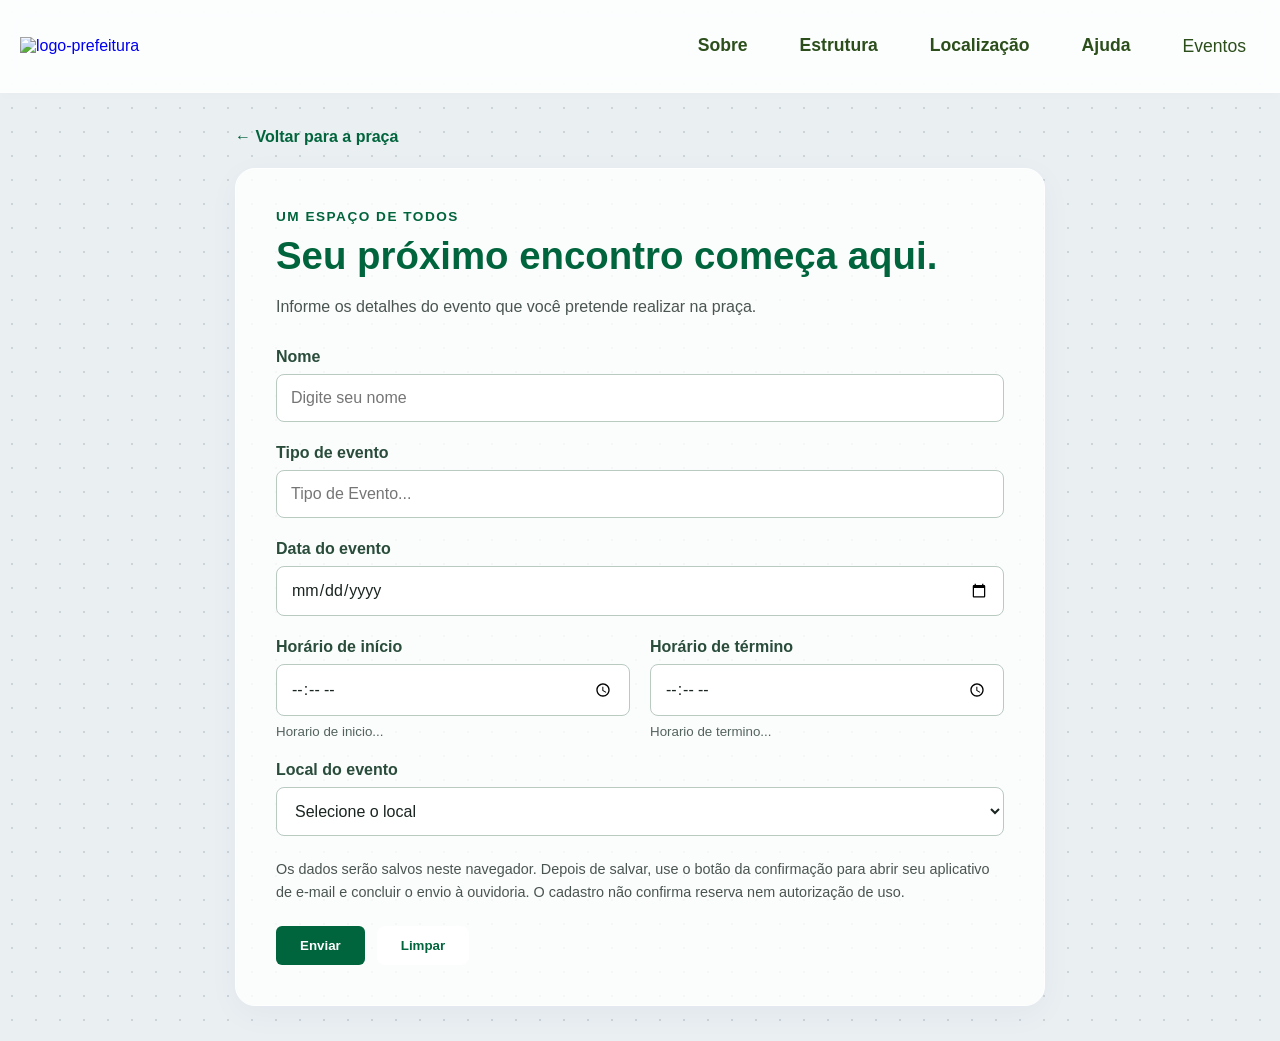
==== formulario.html @ b000b5f2 "Add files via upload" ====
<!DOCTYPE html>
<html lang="pt-BR">
<head><meta charset="UTF-8"><meta name="viewport" content="width=device-width, initial-scale=1.0"><title>Cadastre seu evento | Praça Américo Ferreira de Abreu</title><link rel="stylesheet" href="style.css"></head>
<body>        <nav class="nav-bar">
            <a href="index.html" class="nav-logo-link">
                <li><img src="./assets/logo-prefeitura.png" alt="logo-prefeitura" class="img-prefeitura-logo"></li>
            </a>
            <ul class="list-nav list-escondido" id="menu-lateral">
                <a href="index.html#sobre">
                    <li>Sobre</li>
                </a>
                <a href="index.html#estrutura">
                    <li>Estrutura</li>
                </a>
                <a href="index.html#onde-fica">
                    <li>Localização</li>
                </a>
                <a href="index.html#contato">
                    <li>Ajuda</li>
                </a>
                <li><a href="formulario.html">Eventos</a></li>
            </ul>
            <button class="btn-nav" id="botao-menu">
                <svg xmlns="http://w3.org" viewBox="0 0 24 24" width="50" height="50" fill="none" stroke="currentColor"
                    stroke-width="2" stroke-linecap="round" stroke-linejoin="round">
                    <line x1="3" y1="12" x2="21" y2="12"></line>
                    <line x1="3" y1="6" x2="21" y2="6"></line>
                    <line x1="3" y1="18" x2="21" y2="18"></line>
                </svg>
            </button>
        </nav>
<main class="formulario-main">
    <a class="voltar" href="index.html#eventos">← Voltar para a praça</a>
    <section class="formulario-card" aria-labelledby="titulo-formulario">
        <p class="p-localizacao">UM ESPAÇO DE TODOS</p>
        <h1 id="titulo-formulario">Seu próximo encontro começa aqui.</h1>
        <p class="formulario-intro">Informe os detalhes do evento que você pretende realizar na praça.</p>
        <form id="form-evento">
            <div class="campo"><label for="nome">Nome</label><input id="nome" name="nome" type="text" placeholder="Digite seu nome" maxlength="50" autocomplete="name" required></div>
            <div class="campo"><label for="tipo">Tipo de evento</label><input id="tipo" name="tipo" type="text" placeholder="Tipo de Evento..." maxlength="150" required></div>
            <div class="campo"><label for="data">Data do evento</label><input id="data" name="data" type="date" required></div>
            <div class="horarios">
                <div class="campo"><label for="inicio">Horário de início</label><input id="inicio" name="inicio" type="time" placeholder="Horario de inicio..." aria-describedby="inicio-ajuda" required><small id="inicio-ajuda">Horario de inicio...</small></div>
                <div class="campo"><label for="termino">Horário de término</label><input id="termino" name="termino" type="time" placeholder="Horario de termino..." aria-describedby="termino-ajuda" required><small id="termino-ajuda">Horario de termino...</small></div>
            </div>
            <div class="campo"><label for="local">Local do evento</label><select id="local" name="local" required><option value="">Selecione o local</option><option>Quadra</option><option>Estadio</option><option>Palco</option><option>Outros</option></select></div>
            <div class="campo" id="campo-outro" hidden><label for="outro">Qual local?</label><input id="outro" name="outro" type="text" placeholder="Informe o local do evento" maxlength="150" disabled></div>
            <p class="formulario-nota">Os dados serão salvos neste navegador. Depois de salvar, use o botão da confirmação para abrir seu aplicativo de e-mail e concluir o envio à ouvidoria. O cadastro não confirma reserva nem autorização de uso.</p>
            <p id="form-erro" role="alert"></p>
            <div class="form-acoes"><button class="saiba-mais" type="submit" id="enviar">Enviar</button><button class="btn" type="reset">Limpar</button></div>
        </form>
    </section>
</main>
<dialog id="confirmacao" aria-labelledby="confirmacao-titulo">
    <div class="confirmacao-conteudo"><svg width="64" height="64" viewBox="0 0 64 64" fill="none" aria-hidden="true"><circle cx="32" cy="32" r="29" stroke="currentColor" stroke-width="3"/><path d="m18 32 9 9 20-21" stroke="currentColor" stroke-width="4" stroke-linecap="round" stroke-linejoin="round"/></svg><h2 id="confirmacao-titulo"></h2><p id="confirmacao-texto"></p><a id="abrir-email" class="saiba-mais" hidden>Preparar e-mail para a Prefeitura</a><button type="button" id="fechar-confirmacao" class="btn">Fechar</button></div>
</dialog>
<script src="script.js"></script><script src="eventos.js"></script>
</body></html>
---- style.css ----
* {
    margin: 0;
    padding: 0;
    box-sizing: border-box;
    border: none;
    list-style: none;
    text-decoration: none;
}

body {
    font-family: 'Segoe UI', Roboto, Helvetica, Arial, sans-serif;
    background-color: #eaeff2;
    background-image: radial-gradient(#cbd4d9 1px, transparent 1px);
    background-size: 24px 24px;
    color: #1a2421;
    overflow-x: hidden;
    scroll-behavior: smooth;
}

.container {
    width: 100%;
    max-width: 1200px;
    margin: 0 auto;
    padding: 0 20px;
}

.line {
    width: 100%;
    height: 1px;
    background-color: rgba(28, 38, 34, 0.08);
    margin: 40px 0;
}

/* ==========================================================
   Menu Superior (Navbar)
   ========================================================== */
.nav-bar {
    display: flex;
    flex-direction: row;
    justify-content: space-between;
    padding: 15px 20px;
    align-items: center;
    background-color: rgba(255, 255, 255, 0.85);
    backdrop-filter: blur(10px);
    -webkit-backdrop-filter: blur(10px);
    border-bottom: 1px solid rgba(255, 255, 255, 0.4);
    box-shadow: 0 4px 10px rgba(0, 0, 0, 0.01);
    position: sticky;
    top: 0;
    z-index: 100;
}

.nav-logo-link {
    display: flex;
    align-items: center;
}

.img-prefeitura-logo {
    width: 165px;
    height: auto;
    display: block;
    transition: transform 0.2s ease;
}

.img-prefeitura-logo:hover {
    transform: scale(1.03);
}

.list-nav {
    position: fixed;
    top: 0px;
    right: 0;
    display: flex;
    flex-direction: column;
    width: min(200px, 100vw);
    height: 100vh;
    padding: 20px;
    box-sizing: border-box;
    z-index: 1000;
    background: transparent;
    z-index: 10;
    gap: 20px;
}

.list-escondido {
    display: none;
}

.list-nav a {
    color: #2b4e1b;
    width: 100%;
    padding: 10px 0;
    font-size: 1.1rem;
    font-weight: 500;
    border-bottom: 1px solid rgba(255, 255, 255, 0.2);
    cursor: pointer;
    transition: 0.2s;
}

.list-nav a:hover {
    color: #ffffff;
}

.btn-nav {
    background-color: transparent;
    width: 50px;
    height: 50px;
    cursor: pointer;
    color: #1c2622;
}

/* ==========================================================
   Seção Banner (Hero)
   ========================================================== */
.banner {
    background-image: linear-gradient(rgba(0, 80, 50, 0.4), rgba(0, 60, 40, 0.5)), url(./assets/img-banner.jpg);
    background-size: cover;
    background-position: center;
    background-repeat: no-repeat;
    padding: 70px 40px;
    display: flex;
    flex-direction: column;
    align-items: start;
    gap: 20px;
    min-height: 320px;
    justify-content: center;
}

#p-banner {
    font-size: 12px;
    font-weight: 700;
    color: #ffffff;
    letter-spacing: 2px;
}

.banner h1,
.banner h3 {
    color: #ffffff;
    text-shadow: 0 2px 4px rgba(0, 0, 0, 0.15);
}

.banner h1 {
    font-size: 2.5rem;
}

.title-banner strong {
    color: #fff;
    font-weight: 800;
}

.banner h3 {
    font-size: 1.1rem;
    font-weight: 400;
    max-width: 600px;
    opacity: 0.9;
}

.conteiner-btn {
    display: flex;
    gap: 15px;
    margin-top: 10px;
}

.btn {
    padding: 12px 24px;
    font-weight: 600;
    border-radius: 8px;
    cursor: pointer;
    transition: all 0.2s;
    background-color: #ffffff;
    color: #00643c;
}

.btn.history {
    background-color: #00643c;
    color: #ffffff;
    border: 1px solid rgba(255, 255, 255, 0.2);
}

.btn:hover {
    transform: translateY(-2px);
    box-shadow: 0 4px 12px rgba(0, 0, 0, 0.1);
}

/* ==========================================================
   Seção Sobre a Praça - EFEITO VIDRO TRANSPARENTE
   ========================================================== */
.sobre {
    display: flex;
    flex-direction: row;
    align-items: center;
    justify-content: space-between;
    gap: 40px;
    padding: 50px 30px;
    max-width: 1200px;
    margin: 30px auto;

    /* Efeito de Vidro Fosco Semitransparente (Glassmorphism) */
    background-color: rgba(255, 255, 255, 0.65);
    backdrop-filter: blur(10px);
    -webkit-backdrop-filter: blur(10px);
    border: 1px solid rgba(255, 255, 255, 0.6);
    border-radius: 20px;
    box-shadow: 0 8px 32px rgba(31, 38, 135, 0.04);
}

.conteiner-paragrafo {
    flex: 1;
}

.sobre h2 {
    font-size: 2rem;
    color: #00643c;
    margin-bottom: 20px;
}

.sobre p {
    font-size: 1.1rem;
    line-height: 1.6;
    color: #3b4542;
    margin-bottom: 24px;
}

.saiba-mais {
    background-color: #00643c;
    color: white;
    padding: 12px 24px;
    border-radius: 6px;
    font-weight: 600;
    cursor: pointer;
    transition: background 0.2s;
}

.saiba-mais:hover {
    background-color: #004d2e;
}

.conteiner-img-praca {
    flex: 1;
    display: flex;
    justify-content: center;
}

#img-praca {
    width: 100%;
    max-width: 450px;
    height: auto;
    border-radius: 14px;
    box-shadow: 0 8px 24px rgba(0, 0, 0, 0.05);
}

/* ==========================================================
   Seção Localização (ARRUMADO: Design Limpo e Seguro para Rede Local)
   ========================================================== */
.localizacao {
    padding: 40px 20px;
    max-width: 1200px;
    margin: 0 auto;
    text-align: center;
}

.p-localizacao,
.p-ajuda {
    font-size: 0.85rem;
    font-weight: 700;
    color: #00643c;
    letter-spacing: 1.5px;
    margin-bottom: 8px;
}

.localizacao h2,
.ajuda h2 {
    font-size: 2rem;
    color: #1c2622;
    margin-bottom: 30px;
}

/* Moldura híbrida simulando um mapa vetorial translúcido */
.conteiner-localizacao-mapa-seguro {
    width: 100%;
    height: 400px;
    border-radius: 20px;
    background-color: rgba(230, 237, 234, 0.4);
    backdrop-filter: blur(8px);
    -webkit-backdrop-filter: blur(8px);
    background-image: radial-gradient(#a3b5ae 1px, transparent 1px);
    background-size: 20px 20px;
    display: flex;
    align-items: center;
    justify-content: center;
    box-shadow: inset 0 4px 20px rgba(0, 0, 0, 0.01), 0 8px 32px rgba(0, 0, 0, 0.05);
    border: 1px solid rgba(255, 255, 255, 0.5);
    padding: 20px;
}

.mapa-overlay-content {
    background-color: rgba(255, 255, 255, 0.9);
    backdrop-filter: blur(5px);
    padding: 35px 25px;
    border-radius: 14px;
    box-shadow: 0 10px 25px rgba(0, 0, 0, 0.03);
    max-width: 480px;
    border: 1px solid rgba(255, 255, 255, 0.6);
    display: flex;
    flex-direction: column;
    align-items: center;
    gap: 12px;
}

.mapa-icone-pin {
    animation: bounce 2s infinite;
}

@keyframes bounce {

    0%,
    100% {
        transform: translateY(0);
    }

    50% {
        transform: translateY(-8px);
    }
}

.mapa-overlay-content h3 {
    font-size: 1.3rem;
    color: #00643c;
    font-weight: 700;
}

.mapa-overlay-content p {
    font-size: 0.95rem;
    color: #4a5551;
    line-height: 1.5;
    text-align: center;
}

.btn-abrir-mapa-real {
    background-color: #00643c;
    color: #ffffff;
    padding: 12px 24px;
    border-radius: 8px;
    font-weight: 600;
    font-size: 0.95rem;
    display: inline-flex;
    align-items: center;
    gap: 8px;
    transition: all 0.2s ease;
    cursor: pointer;
    margin-top: 5px;
}

.btn-abrir-mapa-real:hover {
    background-color: #004d2e;
    transform: translateY(-2px);
}

/* ==========================================================
   Seção Ajuda (Contatos)
   ========================================================== */
.ajuda {
    padding: 60px 20px;
    max-width: 800px;
    margin: 40px auto;
    text-align: center;
    background-color: rgba(255, 255, 255, 0.65);
    backdrop-filter: blur(10px);
    -webkit-backdrop-filter: blur(10px);
    border: 1px solid rgba(255, 255, 255, 0.6);
    border-radius: 20px;
    box-shadow: 0 8px 32px rgba(31, 38, 135, 0.04);
}

.ajuda p {
    font-size: 1.1rem;
    margin-bottom: 24px;
    color: #4a5551;
}

.ajuda button {
    background-color: #ffffff;
    color: #00643c;
    border: 1px solid rgba(0, 100, 60, 0.15);
    padding: 14px 28px;
    border-radius: 8px;
    font-weight: 600;
    margin: 8px;
    cursor: pointer;
    transition: all 0.2s;
}

.ajuda button:hover {
    background-color: #00643c;
    color: #ffffff;
}

/* ==========================================================
   Rodapé (Footer)
   ========================================================== */
footer {
    background-color: #121a17;
    color: #ffffff;
    padding: 50px 20px 20px 20px;
    margin-top: 80px;
}

.p-footer {
    max-width: 1200px;
    margin: 0 auto;
    display: flex;
    flex-direction: column;
    gap: 15px;
    margin-bottom: 30px;
}

footer h2 {
    color: #def897;
    font-size: 1.6rem;
}

footer p {
    color: #92a39d;
    line-height: 1.6;
    max-width: 700px;
}

.informacoes {
    max-width: 1200px;
    margin: 0 auto;
    color: #def897;
    font-weight: 500;
}

footer .line {
    background-color: rgba(255, 255, 255, 0.05);
    margin: 25px 0;
}

footer>p {
    text-align: center;
    font-size: 0.9rem;
    color: #53635e;
}

@media (max-width: 768px) {
    .sobre {
        flex-direction: column;
        text-align: center;
        margin: 15px;
    }

    .banner h1 {
        font-size: 1.8rem;
    }

    .conteiner-localizacao-mapa-seguro {
        height: 320px;
    }

    .ajuda button {
        width: 100%;
        margin: 8px 0;
    }
}

@media (min-width: 1024px) {
    #botao-menu {
        display: none;
    }

    .list-nav,
    .list-escondido,
    .list-nav li {
        display: flex;
        flex-direction: row;
        align-items: center;
        justify-content: space-between;
        background-color: transparent;
        gap: 24px;
        box-shadow: none;
        position: static;
        width: auto;
        height: auto;
        margin: 0;
        padding: 0;
        transform: none;
        visibility: visible;
        opacity: 1;
        pointer-events: auto;
        list-style: none;
    }

    .list-nav li {
        display: inline-block;
        padding: 10px 14px;
        border-radius: 8px;

        color: #2b4e1b;
        text-decoration: none;
        font-weight: 600;

        transition:
            background-color 0.2s ease,
            color 0.2s ease,
            transform 0.2s ease;
    }

    .list-nav li:hover {
        background-color: #2b4e1b;
        color: #fff;
        transform: translateY(-2px);
    }
}

/* Eventos: mesmas cores, fonte e superfícies do site. */
[hidden] {
    display: none !important;
}

.eventos-section {
    max-width: 1200px;
    margin: 35px auto;
    padding: 30px;
}

.eventos-section h2 {
    font-size: 2rem;
    color: #00643c;
    margin: 10px 0;
}

.agenda-aviso,
.formulario-intro,
.formulario-nota {
    color: #4a5551;
    line-height: 1.6;
}

.agenda-aviso {
    margin-bottom: 22px;
}

.evento-banner {
    position: relative;
    min-height: 320px;
    border-radius: 20px;
    overflow: hidden;
    display: flex;
    align-items: center;
    padding: 40px;
    background: linear-gradient(110deg, rgba(0, 50, 30, .92), rgba(0, 50, 30, .45)), var(--foto-evento, url('assets/img-banner.jpg')) center/cover;
    color: white;
}

.evento-banner h3 {
    font-size: clamp(1.6rem, 4vw, 2.5rem);
    margin: 12px 0;
    overflow-wrap: anywhere;
}

.evento-banner p {
    line-height: 1.8;
    overflow-wrap: anywhere;
}

.evento-tag {
    letter-spacing: 2px;
    font-size: .8rem;
    font-weight: 700;
    color: #def897;
}

.carrossel-controles {
    display: flex;
    align-items: center;
    justify-content: center;
    gap: 18px;
    margin-top: 16px;
}

.carrossel-controles button {
    padding: 10px 15px;
    border-radius: 8px;
    background: #fff;
    color: #00643c;
    cursor: pointer;
}

.evento-cta {
    display: inline-block;
    margin-top: 24px;
}

.formulario-main {
    max-width: 850px;
    margin: 35px auto;
    padding: 0 20px;
}

.voltar {
    display: inline-block;
    color: #00643c;
    margin-bottom: 22px;
    font-weight: 600;
}

.formulario-card {
    padding: 40px;
    background: rgba(255, 255, 255, .8);
    border: 1px solid white;
    border-radius: 20px;
    box-shadow: 0 8px 32px rgba(31, 38, 135, .04);
}

.formulario-card h1 {
    color: #00643c;
    font-size: clamp(1.8rem, 4vw, 2.4rem);
    margin: 10px 0 16px;
}

.formulario-intro {
    margin-bottom: 28px;
}

.campo {
    display: flex;
    flex-direction: column;
    gap: 8px;
    margin-bottom: 22px;
    min-width: 0;
    flex: 1;
}

.campo label {
    font-weight: 600;
    color: #294c3b;
}

.campo input,
.campo select {
    width: 100%;
    min-width: 0;
    padding: 14px;
    border: 1px solid #b9cac1;
    border-radius: 8px;
    background: #fff;
    color: #1a2421;
    font: inherit;
}

.campo small {
    color: #53635e;
}

.horarios {
    display: flex;
    flex-direction: row;
    gap: 20px;
}

.formulario-nota {
    font-size: .9rem;
    margin-bottom: 22px;
}

.form-acoes {
    display: flex;
    gap: 12px;
}

button,
a,
input,
select {
    touch-action: manipulation;
}

:focus-visible {
    outline: 3px solid #619d48;
    outline-offset: 4px;
}

#form-erro {
    color: #a12820;
    margin-bottom: 14px;
}

button:disabled {
    opacity: .6;
    cursor: wait;
}

#confirmacao {
    position: fixed;
    inset: 0;
    margin: auto;
    width: min(460px, calc(100% - 36px));
    max-height: 90vh;
    padding: 32px;
    border-radius: 20px;
    color: #00643c;
    box-shadow: 0 20px 70px #0003;
}

#confirmacao::backdrop {
    background: rgba(10, 30, 20, .55);
    backdrop-filter: blur(4px);
}

.confirmacao-conteudo {
    display: flex;
    flex-direction: column;
    align-items: center;
    gap: 20px;
    text-align: center;
}

.confirmacao-conteudo p {
    color: #4a5551;
    line-height: 1.6;
}

@media(max-width:600px) {
    .horarios {
        flex-direction: column;
        gap: 0
    }

    .formulario-card {
        padding: 25px 20px
    }

    .eventos-section {
        padding: 20px
    }

    .evento-banner {
        padding: 28px;
        min-height: 300px
    }
}
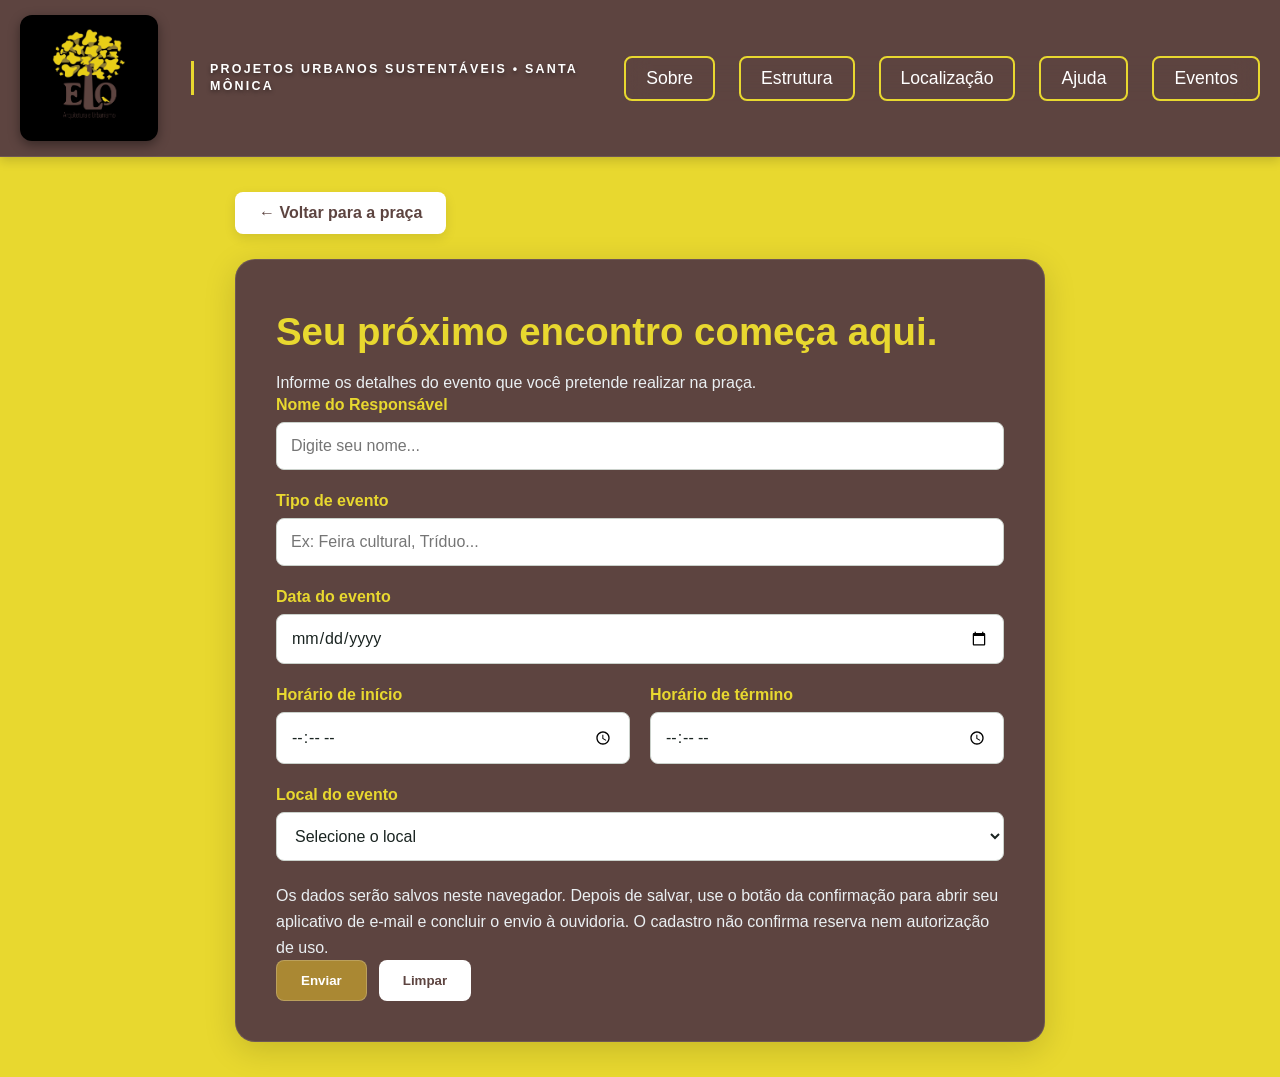
==== commit e7339b4b: "Atualiza site da praça com páginas, formulário, agenda e imagens do ZIP" ====
--- a/formulario.html
+++ b/formulario.html
@@ -1,58 +1,139 @@
 <!DOCTYPE html>
 <html lang="pt-BR">
-<head><meta charset="UTF-8"><meta name="viewport" content="width=device-width, initial-scale=1.0"><title>Cadastre seu evento | Praça Américo Ferreira de Abreu</title><link rel="stylesheet" href="style.css"></head>
-<body>        <nav class="nav-bar">
-            <a href="index.html" class="nav-logo-link">
-                <li><img src="./assets/logo-prefeitura.png" alt="logo-prefeitura" class="img-prefeitura-logo"></li>
+<head>
+    <meta charset="UTF-8">
+    <meta name="viewport" content="width=device-width, initial-scale=1.0">
+    <title>Cadastrar seu evento | Praça Américo Ferreira de Abreu</title>
+    <link rel="stylesheet" href="style.css">
+</head>
+<body class="container">
+
+    <nav class="nav-bar">
+        <a class="nav-logo-link" href="#" onclick="abrirZoomLogo(event)" title="Clique para ampliar a logo">
+            <img class="img-prefeitura-logo" src="assets/logo-elo.png" alt="Elo Arquitetura e Urbanismo Logo">
+        </a>
+        
+        <span class="tagline-desktop">
+            Projetos Urbanos Sustentáveis • Santa Mônica
+        </span>
+
+        <button id="botao-menu" class="btn-nav">Menu</button>
+        <ul class="list-nav list-escondido">
+            <li><a href="index.html#historia">Sobre</a></li>
+            <li><a href="index.html#estrutura">Estrutura</a></li>
+            <li><a href="index.html#localizacao">Localização</a></li>
+            <li><a href="index.html#ajuda">Ajuda</a></li>
+            <li><a href="formulario.html">Eventos</a></li>
+        </ul>
+    </nav>
+
+    <main class="formulario-main">
+        <!-- MODIFICADO: Cores invertidas para o botão de voltar ficar muito mais visível -->
+        <div style="margin-bottom: 25px;">
+            <a href="index.html" class="voltar" 
+               style="display: inline-block; padding: 12px 24px; background-color: #ffffff; color: #5d4440; border-radius: 8px; font-weight: 600; text-decoration: none; box-shadow: 0 4px 12px rgba(0,0,0,0.1); transition: all 0.2s ease;"
+               onmouseover="this.style.backgroundColor='#e8d82f'; this.style.transform='translateY(-2px)';" 
+               onmouseout="this.style.backgroundColor='#ffffff'; this.style.transform='translateY(0)';">
+                ← Voltar para a praça
             </a>
-            <ul class="list-nav list-escondido" id="menu-lateral">
-                <a href="index.html#sobre">
-                    <li>Sobre</li>
-                </a>
-                <a href="index.html#estrutura">
-                    <li>Estrutura</li>
-                </a>
-                <a href="index.html#onde-fica">
-                    <li>Localização</li>
-                </a>
-                <a href="index.html#contato">
-                    <li>Ajuda</li>
-                </a>
-                <li><a href="formulario.html">Eventos</a></li>
-            </ul>
-            <button class="btn-nav" id="botao-menu">
-                <svg xmlns="http://w3.org" viewBox="0 0 24 24" width="50" height="50" fill="none" stroke="currentColor"
-                    stroke-width="2" stroke-linecap="round" stroke-linejoin="round">
-                    <line x1="3" y1="12" x2="21" y2="12"></line>
-                    <line x1="3" y1="6" x2="21" y2="6"></line>
-                    <line x1="3" y1="18" x2="21" y2="18"></line>
-                </svg>
-            </button>
-        </nav>
-<main class="formulario-main">
-    <a class="voltar" href="index.html#eventos">← Voltar para a praça</a>
-    <section class="formulario-card" aria-labelledby="titulo-formulario">
-        <p class="p-localizacao">UM ESPAÇO DE TODOS</p>
-        <h1 id="titulo-formulario">Seu próximo encontro começa aqui.</h1>
-        <p class="formulario-intro">Informe os detalhes do evento que você pretende realizar na praça.</p>
-        <form id="form-evento">
-            <div class="campo"><label for="nome">Nome</label><input id="nome" name="nome" type="text" placeholder="Digite seu nome" maxlength="50" autocomplete="name" required></div>
-            <div class="campo"><label for="tipo">Tipo de evento</label><input id="tipo" name="tipo" type="text" placeholder="Tipo de Evento..." maxlength="150" required></div>
-            <div class="campo"><label for="data">Data do evento</label><input id="data" name="data" type="date" required></div>
-            <div class="horarios">
-                <div class="campo"><label for="inicio">Horário de início</label><input id="inicio" name="inicio" type="time" placeholder="Horario de inicio..." aria-describedby="inicio-ajuda" required><small id="inicio-ajuda">Horario de inicio...</small></div>
-                <div class="campo"><label for="termino">Horário de término</label><input id="termino" name="termino" type="time" placeholder="Horario de termino..." aria-describedby="termino-ajuda" required><small id="termino-ajuda">Horario de termino...</small></div>
+        </div>
+        
+        <div class="formulario-card">
+            <h1>Seu próximo encontro começa aqui.</h1>
+            <p class="formulario-intro">Informe os detalhes do evento que você pretende realizar na praça.</p>
+
+            <form id="form-evento">
+                <div class="campo">
+                    <label for="nome">Nome do Responsável</label>
+                    <input type="text" id="nome" required placeholder="Digite seu nome...">
+                </div>
+
+                <div class="campo">
+                    <label for="tipo">Tipo de evento</label>
+                    <input type="text" id="tipo" required placeholder="Ex: Feira cultural, Tríduo...">
+                </div>
+
+                <div class="campo">
+                    <label for="data">Data do evento</label>
+                    <input type="date" id="data" required>
+                </div>
+
+                <div class="horarios">
+                    <div class="campo">
+                        <label for="inicio">Horário de início</label>
+                        <input type="time" id="inicio" required>
+                    </div>
+                    <div class="campo">
+                        <label for="termino">Horário de término</label>
+                        <input type="time" id="termino" required>
+                    </div>
+                </div>
+
+                <div class="campo">
+                    <label for="local">Local do evento</label>
+                    <select id="local" required>
+                        <option value="" disabled selected>Selecione o local</option>
+                        <option value="Quadra">Quadra</option>
+                        <option value="Estadio">Estádio</option>
+                        <option value="Palco">Palco</option>
+                        <option value="Outros">Outros</option>
+                    </select>
+                </div>
+
+                <div id="campo-outro" class="campo caixa-oculta">
+                    <label for="outro">Qual local?</label>
+                    <input type="text" id="outro" placeholder="Especifique o local...">
+                </div>
+
+                <p class="formulario-nota">
+                    Os dados serão salvos neste navegador. Depois de salvar, use o botão da confirmação para abrir seu aplicativo de e-mail e concluir o envio à ouvidoria. O cadastro não confirma reserva nem autorização de uso.
+                </p>
+
+                <p id="form-erro" class="caixa-oculta"></p>
+
+                <div class="form-acoes">
+                    <button type="submit" id="enviar" class="btn history">Enviar</button>
+                    <button type="reset" class="btn">Limpar</button>
+                </div>
+            </form>
+        </div>
+    </main>
+
+    <!-- Caixas de Mensagem Ocultas / Feedback -->
+    <div id="erro-campos" class="mensagem-erro caixa-oculta">Preencha todos os campos corretamente. Clique nesta mensagem para fechar.</div>
+    <div id="erro-evento" class="mensagem-erro caixa-oculta">Já existe outro evento nesse dia, horário e local. Escolha outro horário ou local. Clique para fechar.</div>
+
+    <div id="confirmacao" class="fundo-confirmacao caixa-oculta">
+        <div class="caixa-confirmacao" id="bloco-confirmacao">
+            <h2>Evento salvo neste navegador</h2>
+            <p>Prepare o e-mail pelo botão abaixo e conclua o envio no seu aplicativo. O cadastro não confirma autorização da Prefeitura.</p>
+            <p id="aviso-armazenamento"></p>
+            <div class="form-acoes">
+                <a id="abrir-email" class="btn history" href="#">Preparar e-mail para a Prefeitura</a>
+                <button id="fechar-confirmacao" class="btn">Fechar</button>
             </div>
-            <div class="campo"><label for="local">Local do evento</label><select id="local" name="local" required><option value="">Selecione o local</option><option>Quadra</option><option>Estadio</option><option>Palco</option><option>Outros</option></select></div>
-            <div class="campo" id="campo-outro" hidden><label for="outro">Qual local?</label><input id="outro" name="outro" type="text" placeholder="Informe o local do evento" maxlength="150" disabled></div>
-            <p class="formulario-nota">Os dados serão salvos neste navegador. Depois de salvar, use o botão da confirmação para abrir seu aplicativo de e-mail e concluir o envio à ouvidoria. O cadastro não confirma reserva nem autorização de uso.</p>
-            <p id="form-erro" role="alert"></p>
-            <div class="form-acoes"><button class="saiba-mais" type="submit" id="enviar">Enviar</button><button class="btn" type="reset">Limpar</button></div>
-        </form>
-    </section>
-</main>
-<dialog id="confirmacao" aria-labelledby="confirmacao-titulo">
-    <div class="confirmacao-conteudo"><svg width="64" height="64" viewBox="0 0 64 64" fill="none" aria-hidden="true"><circle cx="32" cy="32" r="29" stroke="currentColor" stroke-width="3"/><path d="m18 32 9 9 20-21" stroke="currentColor" stroke-width="4" stroke-linecap="round" stroke-linejoin="round"/></svg><h2 id="confirmacao-titulo"></h2><p id="confirmacao-texto"></p><a id="abrir-email" class="saiba-mais" hidden>Preparar e-mail para a Prefeitura</a><button type="button" id="fechar-confirmacao" class="btn">Fechar</button></div>
-</dialog>
-<script src="script.js"></script><script src="eventos.js"></script>
-</body></html>+        </div>
+    </div>
+
+    <!-- Modal de Zoom da Logo -->
+    <div id="modal-zoom-logo" class="modal-zoom caixa-oculta" onclick="fecharZoomLogo()">
+        <span class="fechar-zoom">&times;</span>
+        <img class="img-zoom-conteudo" src="assets/logo-elo.png" alt="Logo Elo Ampliada" onclick="event.stopPropagation()">
+    </div>
+
+    <script src="menu.js"></script>
+    <script src="dados-eventos.js"></script>
+    <script src="formulario.js"></script>
+    <script>
+        function abrirZoomLogo(event) {
+            if (event) event.preventDefault();
+            document.getElementById('modal-zoom-logo').classList.remove('caixa-oculta');
+            document.body.style.overflow = 'hidden';
+        }
+        function fecharZoomLogo() {
+            document.getElementById('modal-zoom-logo').classList.add('caixa-oculta');
+            document.body.style.overflow = 'auto';
+        }
+    </script>
+</body>
+</html>
--- a/style.css
+++ b/style.css
@@ -1,742 +1,667 @@
-* {
-    margin: 0;
-    padding: 0;
-    box-sizing: border-box;
-    border: none;
-    list-style: none;
-    text-decoration: none;
-}
-
-body {
-    font-family: 'Segoe UI', Roboto, Helvetica, Arial, sans-serif;
-    background-color: #eaeff2;
-    background-image: radial-gradient(#cbd4d9 1px, transparent 1px);
-    background-size: 24px 24px;
-    color: #1a2421;
-    overflow-x: hidden;
-    scroll-behavior: smooth;
-}
-
-.container {
-    width: 100%;
-    max-width: 1200px;
-    margin: 0 auto;
-    padding: 0 20px;
-}
-
-.line {
-    width: 100%;
-    height: 1px;
-    background-color: rgba(28, 38, 34, 0.08);
-    margin: 40px 0;
-}
-
-/* ==========================================================
-   Menu Superior (Navbar)
-   ========================================================== */
-.nav-bar {
-    display: flex;
-    flex-direction: row;
-    justify-content: space-between;
-    padding: 15px 20px;
-    align-items: center;
-    background-color: rgba(255, 255, 255, 0.85);
-    backdrop-filter: blur(10px);
-    -webkit-backdrop-filter: blur(10px);
-    border-bottom: 1px solid rgba(255, 255, 255, 0.4);
-    box-shadow: 0 4px 10px rgba(0, 0, 0, 0.01);
-    position: sticky;
-    top: 0;
-    z-index: 100;
-}
-
-.nav-logo-link {
-    display: flex;
-    align-items: center;
-}
-
-.img-prefeitura-logo {
-    width: 165px;
-    height: auto;
-    display: block;
-    transition: transform 0.2s ease;
-}
-
-.img-prefeitura-logo:hover {
-    transform: scale(1.03);
-}
-
-.list-nav {
-    position: fixed;
-    top: 0px;
-    right: 0;
-    display: flex;
-    flex-direction: column;
-    width: min(200px, 100vw);
-    height: 100vh;
-    padding: 20px;
-    box-sizing: border-box;
-    z-index: 1000;
-    background: transparent;
-    z-index: 10;
-    gap: 20px;
-}
-
-.list-escondido {
-    display: none;
-}
-
-.list-nav a {
-    color: #2b4e1b;
-    width: 100%;
-    padding: 10px 0;
-    font-size: 1.1rem;
-    font-weight: 500;
-    border-bottom: 1px solid rgba(255, 255, 255, 0.2);
-    cursor: pointer;
-    transition: 0.2s;
-}
-
-.list-nav a:hover {
-    color: #ffffff;
-}
-
-.btn-nav {
-    background-color: transparent;
-    width: 50px;
-    height: 50px;
-    cursor: pointer;
-    color: #1c2622;
-}
-
-/* ==========================================================
-   Seção Banner (Hero)
-   ========================================================== */
-.banner {
-    background-image: linear-gradient(rgba(0, 80, 50, 0.4), rgba(0, 60, 40, 0.5)), url(./assets/img-banner.jpg);
-    background-size: cover;
-    background-position: center;
-    background-repeat: no-repeat;
-    padding: 70px 40px;
-    display: flex;
-    flex-direction: column;
-    align-items: start;
-    gap: 20px;
-    min-height: 320px;
-    justify-content: center;
-}
-
-#p-banner {
-    font-size: 12px;
-    font-weight: 700;
-    color: #ffffff;
-    letter-spacing: 2px;
-}
-
-.banner h1,
-.banner h3 {
-    color: #ffffff;
-    text-shadow: 0 2px 4px rgba(0, 0, 0, 0.15);
-}
-
-.banner h1 {
-    font-size: 2.5rem;
-}
-
-.title-banner strong {
-    color: #fff;
-    font-weight: 800;
-}
-
-.banner h3 {
-    font-size: 1.1rem;
-    font-weight: 400;
-    max-width: 600px;
-    opacity: 0.9;
-}
-
-.conteiner-btn {
-    display: flex;
-    gap: 15px;
-    margin-top: 10px;
-}
-
-.btn {
-    padding: 12px 24px;
-    font-weight: 600;
-    border-radius: 8px;
-    cursor: pointer;
-    transition: all 0.2s;
-    background-color: #ffffff;
-    color: #00643c;
-}
-
-.btn.history {
-    background-color: #00643c;
-    color: #ffffff;
-    border: 1px solid rgba(255, 255, 255, 0.2);
-}
-
-.btn:hover {
-    transform: translateY(-2px);
-    box-shadow: 0 4px 12px rgba(0, 0, 0, 0.1);
-}
-
-/* ==========================================================
-   Seção Sobre a Praça - EFEITO VIDRO TRANSPARENTE
-   ========================================================== */
-.sobre {
-    display: flex;
-    flex-direction: row;
-    align-items: center;
-    justify-content: space-between;
-    gap: 40px;
-    padding: 50px 30px;
-    max-width: 1200px;
-    margin: 30px auto;
-
-    /* Efeito de Vidro Fosco Semitransparente (Glassmorphism) */
-    background-color: rgba(255, 255, 255, 0.65);
-    backdrop-filter: blur(10px);
-    -webkit-backdrop-filter: blur(10px);
-    border: 1px solid rgba(255, 255, 255, 0.6);
-    border-radius: 20px;
-    box-shadow: 0 8px 32px rgba(31, 38, 135, 0.04);
-}
-
-.conteiner-paragrafo {
-    flex: 1;
-}
-
-.sobre h2 {
-    font-size: 2rem;
-    color: #00643c;
-    margin-bottom: 20px;
-}
-
-.sobre p {
-    font-size: 1.1rem;
-    line-height: 1.6;
-    color: #3b4542;
-    margin-bottom: 24px;
-}
-
-.saiba-mais {
-    background-color: #00643c;
-    color: white;
-    padding: 12px 24px;
-    border-radius: 6px;
-    font-weight: 600;
-    cursor: pointer;
-    transition: background 0.2s;
-}
-
-.saiba-mais:hover {
-    background-color: #004d2e;
-}
-
-.conteiner-img-praca {
-    flex: 1;
-    display: flex;
-    justify-content: center;
-}
-
-#img-praca {
-    width: 100%;
-    max-width: 450px;
-    height: auto;
-    border-radius: 14px;
-    box-shadow: 0 8px 24px rgba(0, 0, 0, 0.05);
-}
-
-/* ==========================================================
-   Seção Localização (ARRUMADO: Design Limpo e Seguro para Rede Local)
-   ========================================================== */
-.localizacao {
-    padding: 40px 20px;
-    max-width: 1200px;
-    margin: 0 auto;
-    text-align: center;
-}
-
-.p-localizacao,
-.p-ajuda {
-    font-size: 0.85rem;
-    font-weight: 700;
-    color: #00643c;
-    letter-spacing: 1.5px;
-    margin-bottom: 8px;
-}
-
-.localizacao h2,
-.ajuda h2 {
-    font-size: 2rem;
-    color: #1c2622;
-    margin-bottom: 30px;
-}
-
-/* Moldura híbrida simulando um mapa vetorial translúcido */
-.conteiner-localizacao-mapa-seguro {
-    width: 100%;
-    height: 400px;
-    border-radius: 20px;
-    background-color: rgba(230, 237, 234, 0.4);
-    backdrop-filter: blur(8px);
-    -webkit-backdrop-filter: blur(8px);
-    background-image: radial-gradient(#a3b5ae 1px, transparent 1px);
-    background-size: 20px 20px;
-    display: flex;
-    align-items: center;
-    justify-content: center;
-    box-shadow: inset 0 4px 20px rgba(0, 0, 0, 0.01), 0 8px 32px rgba(0, 0, 0, 0.05);
-    border: 1px solid rgba(255, 255, 255, 0.5);
-    padding: 20px;
-}
-
-.mapa-overlay-content {
-    background-color: rgba(255, 255, 255, 0.9);
-    backdrop-filter: blur(5px);
-    padding: 35px 25px;
-    border-radius: 14px;
-    box-shadow: 0 10px 25px rgba(0, 0, 0, 0.03);
-    max-width: 480px;
-    border: 1px solid rgba(255, 255, 255, 0.6);
-    display: flex;
-    flex-direction: column;
-    align-items: center;
-    gap: 12px;
-}
-
-.mapa-icone-pin {
-    animation: bounce 2s infinite;
-}
-
-@keyframes bounce {
-
-    0%,
-    100% {
-        transform: translateY(0);
-    }
-
-    50% {
-        transform: translateY(-8px);
-    }
-}
-
-.mapa-overlay-content h3 {
-    font-size: 1.3rem;
-    color: #00643c;
-    font-weight: 700;
-}
-
-.mapa-overlay-content p {
-    font-size: 0.95rem;
-    color: #4a5551;
-    line-height: 1.5;
-    text-align: center;
-}
-
-.btn-abrir-mapa-real {
-    background-color: #00643c;
-    color: #ffffff;
-    padding: 12px 24px;
-    border-radius: 8px;
-    font-weight: 600;
-    font-size: 0.95rem;
-    display: inline-flex;
-    align-items: center;
-    gap: 8px;
-    transition: all 0.2s ease;
-    cursor: pointer;
-    margin-top: 5px;
-}
-
-.btn-abrir-mapa-real:hover {
-    background-color: #004d2e;
-    transform: translateY(-2px);
-}
-
-/* ==========================================================
-   Seção Ajuda (Contatos)
-   ========================================================== */
-.ajuda {
-    padding: 60px 20px;
-    max-width: 800px;
-    margin: 40px auto;
-    text-align: center;
-    background-color: rgba(255, 255, 255, 0.65);
-    backdrop-filter: blur(10px);
-    -webkit-backdrop-filter: blur(10px);
-    border: 1px solid rgba(255, 255, 255, 0.6);
-    border-radius: 20px;
-    box-shadow: 0 8px 32px rgba(31, 38, 135, 0.04);
-}
-
-.ajuda p {
-    font-size: 1.1rem;
-    margin-bottom: 24px;
-    color: #4a5551;
-}
-
-.ajuda button {
-    background-color: #ffffff;
-    color: #00643c;
-    border: 1px solid rgba(0, 100, 60, 0.15);
-    padding: 14px 28px;
-    border-radius: 8px;
-    font-weight: 600;
-    margin: 8px;
-    cursor: pointer;
-    transition: all 0.2s;
-}
-
-.ajuda button:hover {
-    background-color: #00643c;
-    color: #ffffff;
-}
-
-/* ==========================================================
-   Rodapé (Footer)
-   ========================================================== */
-footer {
-    background-color: #121a17;
-    color: #ffffff;
-    padding: 50px 20px 20px 20px;
-    margin-top: 80px;
-}
-
-.p-footer {
-    max-width: 1200px;
-    margin: 0 auto;
-    display: flex;
-    flex-direction: column;
-    gap: 15px;
-    margin-bottom: 30px;
-}
-
-footer h2 {
-    color: #def897;
-    font-size: 1.6rem;
-}
-
-footer p {
-    color: #92a39d;
-    line-height: 1.6;
-    max-width: 700px;
-}
-
-.informacoes {
-    max-width: 1200px;
-    margin: 0 auto;
-    color: #def897;
-    font-weight: 500;
-}
-
-footer .line {
-    background-color: rgba(255, 255, 255, 0.05);
-    margin: 25px 0;
-}
-
-footer>p {
-    text-align: center;
-    font-size: 0.9rem;
-    color: #53635e;
-}
-
-@media (max-width: 768px) {
-    .sobre {
-        flex-direction: column;
-        text-align: center;
-        margin: 15px;
-    }
-
-    .banner h1 {
-        font-size: 1.8rem;
-    }
-
-    .conteiner-localizacao-mapa-seguro {
-        height: 320px;
-    }
-
-    .ajuda button {
-        width: 100%;
-        margin: 8px 0;
-    }
-}
-
-@media (min-width: 1024px) {
-    #botao-menu {
-        display: none;
-    }
-
-    .list-nav,
-    .list-escondido,
-    .list-nav li {
-        display: flex;
-        flex-direction: row;
-        align-items: center;
-        justify-content: space-between;
-        background-color: transparent;
-        gap: 24px;
-        box-shadow: none;
-        position: static;
-        width: auto;
-        height: auto;
-        margin: 0;
-        padding: 0;
-        transform: none;
-        visibility: visible;
-        opacity: 1;
-        pointer-events: auto;
-        list-style: none;
-    }
-
-    .list-nav li {
-        display: inline-block;
-        padding: 10px 14px;
-        border-radius: 8px;
-
-        color: #2b4e1b;
-        text-decoration: none;
-        font-weight: 600;
-
-        transition:
-            background-color 0.2s ease,
-            color 0.2s ease,
-            transform 0.2s ease;
-    }
-
-    .list-nav li:hover {
-        background-color: #2b4e1b;
-        color: #fff;
-        transform: translateY(-2px);
-    }
-}
-
-/* Eventos: mesmas cores, fonte e superfícies do site. */
-[hidden] {
-    display: none !important;
-}
-
-.eventos-section {
-    max-width: 1200px;
-    margin: 35px auto;
-    padding: 30px;
-}
-
-.eventos-section h2 {
-    font-size: 2rem;
-    color: #00643c;
-    margin: 10px 0;
-}
-
-.agenda-aviso,
-.formulario-intro,
-.formulario-nota {
-    color: #4a5551;
-    line-height: 1.6;
-}
-
-.agenda-aviso {
-    margin-bottom: 22px;
-}
-
-.evento-banner {
-    position: relative;
-    min-height: 320px;
-    border-radius: 20px;
-    overflow: hidden;
-    display: flex;
-    align-items: center;
-    padding: 40px;
-    background: linear-gradient(110deg, rgba(0, 50, 30, .92), rgba(0, 50, 30, .45)), var(--foto-evento, url('assets/img-banner.jpg')) center/cover;
-    color: white;
-}
-
-.evento-banner h3 {
-    font-size: clamp(1.6rem, 4vw, 2.5rem);
-    margin: 12px 0;
-    overflow-wrap: anywhere;
-}
-
-.evento-banner p {
-    line-height: 1.8;
-    overflow-wrap: anywhere;
-}
-
-.evento-tag {
-    letter-spacing: 2px;
-    font-size: .8rem;
-    font-weight: 700;
-    color: #def897;
-}
-
-.carrossel-controles {
-    display: flex;
-    align-items: center;
-    justify-content: center;
-    gap: 18px;
-    margin-top: 16px;
-}
-
-.carrossel-controles button {
-    padding: 10px 15px;
-    border-radius: 8px;
-    background: #fff;
-    color: #00643c;
-    cursor: pointer;
-}
-
-.evento-cta {
-    display: inline-block;
-    margin-top: 24px;
-}
-
-.formulario-main {
-    max-width: 850px;
-    margin: 35px auto;
-    padding: 0 20px;
-}
-
-.voltar {
-    display: inline-block;
-    color: #00643c;
-    margin-bottom: 22px;
-    font-weight: 600;
-}
-
-.formulario-card {
-    padding: 40px;
-    background: rgba(255, 255, 255, .8);
-    border: 1px solid white;
-    border-radius: 20px;
-    box-shadow: 0 8px 32px rgba(31, 38, 135, .04);
-}
-
-.formulario-card h1 {
-    color: #00643c;
-    font-size: clamp(1.8rem, 4vw, 2.4rem);
-    margin: 10px 0 16px;
-}
-
-.formulario-intro {
-    margin-bottom: 28px;
-}
-
-.campo {
-    display: flex;
-    flex-direction: column;
-    gap: 8px;
-    margin-bottom: 22px;
-    min-width: 0;
-    flex: 1;
-}
-
-.campo label {
-    font-weight: 600;
-    color: #294c3b;
-}
-
-.campo input,
-.campo select {
-    width: 100%;
-    min-width: 0;
-    padding: 14px;
-    border: 1px solid #b9cac1;
-    border-radius: 8px;
-    background: #fff;
-    color: #1a2421;
-    font: inherit;
-}
-
-.campo small {
-    color: #53635e;
-}
-
-.horarios {
-    display: flex;
-    flex-direction: row;
-    gap: 20px;
-}
-
-.formulario-nota {
-    font-size: .9rem;
-    margin-bottom: 22px;
-}
-
-.form-acoes {
-    display: flex;
-    gap: 12px;
-}
-
-button,
-a,
-input,
-select {
-    touch-action: manipulation;
-}
-
-:focus-visible {
-    outline: 3px solid #619d48;
-    outline-offset: 4px;
-}
-
-#form-erro {
-    color: #a12820;
-    margin-bottom: 14px;
-}
-
-button:disabled {
-    opacity: .6;
-    cursor: wait;
-}
-
-#confirmacao {
-    position: fixed;
-    inset: 0;
-    margin: auto;
-    width: min(460px, calc(100% - 36px));
-    max-height: 90vh;
-    padding: 32px;
-    border-radius: 20px;
-    color: #00643c;
-    box-shadow: 0 20px 70px #0003;
-}
-
-#confirmacao::backdrop {
-    background: rgba(10, 30, 20, .55);
-    backdrop-filter: blur(4px);
-}
-
-.confirmacao-conteudo {
-    display: flex;
-    flex-direction: column;
-    align-items: center;
-    gap: 20px;
-    text-align: center;
-}
-
-.confirmacao-conteudo p {
-    color: #4a5551;
-    line-height: 1.6;
-}
-
-@media(max-width:600px) {
-    .horarios {
-        flex-direction: column;
-        gap: 0
-    }
-
-    .formulario-card {
-        padding: 25px 20px
-    }
-
-    .eventos-section {
-        padding: 20px
-    }
-
-    .evento-banner {
-        padding: 28px;
-        min-height: 300px
-    }
-}+* {
+    margin: 0;
+    padding: 0;
+    box-sizing: border-box;
+    border: none;
+    list-style: none;
+    text-decoration: none;
+}
+
+body {
+    font-family: 'Segoe UI', Roboto, Helvetica, Arial, sans-serif;
+    background-color: #e8d82f; /* Fundo geral do site: Ipê Amarelo */
+    background-size: 24px 24px;
+    color: #1a2421;
+    overflow-x: hidden; 
+    scroll-behavior: smooth; 
+}
+
+.container {
+    width: 100%;
+    /* max-width: 1200px; */
+    margin: 0 auto;
+    /* padding: 0 20px; */
+}
+
+.line {
+    width: 100%;
+    height: 1px;
+    background-color: rgba(255, 255, 255, 0.15); 
+    margin: 40px 0;
+}
+
+/* Barra de Navegação Superior Escura */
+.nav-bar {
+    display: flex;
+    flex-direction: row;
+    justify-content: space-between;
+    padding: 15px 20px;
+    align-items: center;
+    background-color: #5d4440; /* Fundo: Tronco do Ipê */
+    border-bottom: 1px solid rgba(255,255,255,0.1);
+    box-shadow: 0 4px 10px rgba(0,0,0,0.15);
+    position: sticky;
+    width: 100%;
+    top: 0;
+    z-index: 100;
+}
+
+/* Caixa Preta com Destaque Clicável para a Logo */
+.nav-logo-link {
+    display: flex;
+    align-items: center;
+    background-color: #000000; /* Fundo preto sólido atrás da logo */
+    padding: 8px 14px;         /* Espaçamento interno para a marca respirar */
+    border-radius: 12px;       /* Cantos arredondados sutis */
+    box-shadow: 0 4px 12px rgba(0, 0, 0, 0.4); /* Sombra para ressaltar do fundo marrom */
+    transition: transform 0.2s ease, box-shadow 0.2s ease;
+    cursor: zoom-in; /* Ícone de lupa indicando que é clicável */
+}
+
+.nav-logo-link:hover {
+    transform: scale(1.03);
+    box-shadow: 0 6px 16px rgba(0, 0, 0, 0.5);
+}
+
+.img-prefeitura-logo {
+    width: 110px; 
+    height: auto;
+    display: block;
+}
+
+.list-nav {
+    position: fixed;
+    top: 0px;
+    right: 0;
+    display: flex;
+    flex-direction: column;
+    width: min(200px, 100vw);
+    height: 100vh;
+    padding: 20px;
+    box-sizing: border-box;
+    z-index: 1000;
+    background-color: rgba(93, 68, 64, 0.95); 
+    backdrop-filter: blur(12px);
+    -webkit-backdrop-filter: blur(12px);
+    z-index: 10;
+    gap: 20px;
+}
+
+.list-escondido {
+    display: none; 
+}
+
+.list-nav a {
+    color: #ffffff;
+    width: 100%;
+    padding: 10px 0;
+    font-size: 1.1rem;
+    font-weight: 500;
+    border-bottom: none;
+    cursor: pointer;
+    transition: opacity 0.2s;
+}
+
+.list-nav a:hover {
+    opacity: 0.8;
+}
+
+.btn-nav {
+    background-color: transparent;
+    width: 50px;
+    height: 50px;
+    cursor: pointer;
+    color: #e8d82f;
+}
+
+.banner {
+    background-image: linear-gradient(rgba(93, 68, 64, 0.3), rgba(93, 68, 64, 0.5)), url(./assets/img-banner.jpg);
+    background-size: cover;
+    background-position: center;
+    background-repeat: no-repeat;
+    padding: 70px 40px; 
+    display: flex;
+    flex-direction: column;
+    align-items: start;
+    gap: 20px;
+    min-height: 320px;
+    justify-content: center;
+}
+
+#p-banner {
+    font-size: 12px;
+    font-weight: 700;
+    color: #ffffff;
+    letter-spacing: 2px;
+}
+
+.banner h1, .banner h3 {
+    color: #ffffff;
+    text-shadow: 0 2px 4px rgba(0,0,0,0.2); 
+}
+
+.banner h1 {
+    font-size: 2.5rem;
+}
+
+.title-banner strong {
+    color: #fff;
+    font-weight: 800;
+}
+
+.banner h3 {
+    font-size: 1.1rem;
+    font-weight: 400;
+    max-width: 600px;
+    opacity: 0.9;
+}
+
+.conteiner-btn {
+    display: flex;
+    gap: 15px;
+    margin-top: 10px;
+}
+
+.btn {
+    padding: 12px 24px;
+    font-weight: 600;
+    border-radius: 8px;
+    cursor: pointer;
+    transition: all 0.2s;
+    background-color: #ffffff;
+    color: #5d4440;
+}
+
+.btn.history {
+    background-color: #aa8833;
+    color: #ffffff;
+    border: 1px solid rgba(255,255,255,0.2);
+}
+
+.btn:hover {
+    transform: translateY(-2px);
+    box-shadow: 0 4px 12px rgba(0,0,0,0.1);
+}
+
+/* Seção Sobre a Praça */
+#historia {
+    display: flex;
+    flex-direction: row;
+    align-items: center;
+    justify-content: space-between;
+    gap: 40px;
+    padding: 50px 30px;
+    max-width: 1200px;
+    margin: 30px auto;
+    background-color: #5d4440; 
+    border: 1px solid rgba(255, 255, 255, 0.1);
+    border-radius: 20px;
+    box-shadow: 0 8px 32px rgba(0, 0, 0, 0.15);
+}
+
+.conteiner-paragrafo {
+    flex: 1;
+}
+
+#historia h2 {
+    font-size: 2rem;
+    color: #e8d82f; 
+    margin-bottom: 20px;
+}
+
+#historia p {
+    font-size: 1.1rem;
+    line-height: 1.6;
+    color: #eaeff2; 
+    margin-bottom: 24px;
+}
+
+.saiba-mais {
+    background-color: #aa8833;
+    color: white;
+    padding: 12px 24px;
+    border-radius: 6px;
+    font-weight: 600;
+    cursor: pointer;
+    transition: background 0.2s;
+}
+
+.saiba-mais:hover {
+    background-color: #e8d82f;
+    color: #5d4440;
+}
+
+.conteiner-img-praca {
+    flex: 1;
+    display: flex;
+    justify-content: center;
+}
+
+#img-praca {
+    width: 100%;
+    max-width: 450px;
+    height: auto;
+    border-radius: 14px;
+    box-shadow: 0 8px 24px rgba(0,0,0,0.2);
+}
+/* Seção Uso Comunitário e Eventos */
+.eventos-section {
+    max-width: 1200px;
+    margin: 35px auto;
+    padding: 30px;
+    background: #5d4440; 
+    border-radius: 20px;
+    border: 1px solid rgba(255,255,255,0.1); 
+    box-shadow: 0 8px 32px rgba(0, 0, 0, 0.15);
+}
+
+.eventos-section h2 {
+    font-size: 2rem;
+    color: #e8d82f; 
+    margin: 10px 0;
+}
+
+.agenda-aviso, .formulario-intro, .formulario-nota {
+    color: #eaeff2;
+    line-height: 1.6;
+}
+
+.agenda-aviso {
+    margin-bottom: 22px;
+}
+
+.eventos-section ul {
+    list-style-type: disc;
+    padding-left: 20px;
+    margin-top: 15px;
+}
+
+.eventos-section li {
+    color: #eaeff2;
+    margin-bottom: 12px;
+    line-height: 1.6;
+}
+
+.eventos-section li strong {
+    color: #e8d82f; 
+}
+
+.evento-banner {
+    position: relative;
+    min-height: 320px;
+    border-radius: 20px;
+    overflow: hidden;
+    display: flex;
+    align-items: center;
+    padding: 40px;
+    background: var(--foto-evento, url('assets/img-banner.jpg')) center/cover no-repeat;
+    color: white;
+}
+
+.evento-banner h3 {
+    font-size: clamp(1.6rem, 4vw, 2.5rem);
+    margin: 12px 0;
+    overflow-wrap: anywhere;
+    text-shadow: 0 2px 8px rgba(0,0,0,0.8); 
+}
+
+.evento-banner p {
+    line-height: 1.8;
+    overflow-wrap: anywhere;
+    text-shadow: 0 2px 8px rgba(0,0,0,0.8);
+}
+
+.evento-tag {
+    letter-spacing: 2px;
+    font-size: .8rem;
+    font-weight: 700;
+    color: #e8d82f;
+    text-shadow: 0 2px 8px rgba(0,0,0,0.8);
+}
+
+.carrossel-controles {
+    display: flex;
+    align-items: center;
+    justify-content: center;
+    gap: 18px;
+    margin-top: 16px;
+}
+
+.carrossel-controles button {
+    padding: 10px 15px;
+    border-radius: 8px;
+    background: #fff;
+    color: #5d4440;
+    cursor: pointer;
+}
+
+.evento-cta {
+    display: inline-block;
+    margin-top: 24px;
+}
+
+/* Seção Localização */
+.localizacao {
+    max-width: 1200px;
+    margin: 35px auto;
+    padding: 30px;
+    background: #5d4440; 
+    border-radius: 20px;
+    border: 1px solid rgba(255,255,255,0.1); 
+    box-shadow: 0 8px 32px rgba(0, 0, 0, 0.15);
+    text-align: center;
+}
+
+.p-localizacao, .p-ajuda {
+    font-size: 0.85rem;
+    font-weight: 700;
+    color: #e8d82f; 
+    letter-spacing: 1.5px;
+    margin-bottom: 8px;
+}
+
+.localizacao h2 {
+    font-size: 2rem;
+    color: #ffffff; 
+    margin-bottom: 30px;
+}
+
+.localizacao h3 {
+    color: #e8d82f;
+    margin-top: 25px;
+    margin-bottom: 10px;
+}
+
+.localizacao p {
+    color: #eaeff2;
+    line-height: 1.6;
+}
+
+.localizacao p strong {
+    color: #e8d82f;
+}
+
+.conteiner-localizacao-mapa-seguro {
+    width: 100%;
+    height: 400px;
+    border-radius: 20px;
+    display: flex;
+    align-items: center;
+    justify-content: center;
+    box-shadow: 0 8px 24px rgba(0,0,0,0.2);
+}
+
+.mapa-overlay-content {
+    background-color: rgba(255, 255, 255, 0.95);
+    padding: 35px 25px;
+    border-radius: 14px;
+    box-shadow: 0 10px 25px rgba(0,0,0,0.3);
+    max-width: 480px;
+    border: 1px solid rgba(255,255,255,0.6);
+    display: flex;
+    flex-direction: column;
+    align-items: center;
+    gap: 12px;
+}
+
+.mapa-icone-pin {
+    animation: bounce 2s infinite;
+}
+
+@keyframes bounce {
+    0%, 100% { transform: translateY(0); }
+    50% { transform: translateY(-8px); }
+}
+
+.mapa-overlay-content h3 {
+    font-size: 1.3rem;
+    color: #aa8833;
+    font-weight: 700;
+}
+
+.mapa-overlay-content p {
+    font-size: 0.95rem;
+    color: #4a5551;
+    line-height: 1.5;
+    text-align: center;
+}
+
+.btn-abrir-mapa-real {
+    background-color: #aa8833;
+    color: #ffffff;
+    padding: 12px 24px;
+    border-radius: 8px;
+    font-weight: 600;
+    font-size: 0.95rem;
+    display: inline-flex;
+    align-items: center;
+    gap: 8px;
+    transition: all 0.2s ease;
+    cursor: pointer;
+    margin-top: 5px;
+}
+
+.btn-abrir-mapa-real:hover {
+    background-color: #5d4440;
+    transform: translateY(-2px);
+}
+
+/* Seção Ajuda / Ouvidoria */
+.ajuda {
+    padding: 60px 20px;
+    max-width: 800px;
+    margin: 40px auto;
+    text-align: center;
+    background-color: #5d4440; 
+    border: 1px solid rgba(255, 255, 255, 0.1);
+    border-radius: 20px;
+    box-shadow: 0 8px 32px rgba(0, 0, 0, 0.15);
+}
+
+.ajuda h2 {
+    font-size: 2rem;
+    color: #ffffff;
+    margin-bottom: 30px;
+}
+
+.ajuda p {
+    font-size: 1.1rem;
+    margin-bottom: 24px;
+    color: #eaeff2;
+}
+
+.ajuda button {
+    background-color: #ffffff;
+    color: #5d4440;
+    border: 1px solid rgba(255, 255, 255, 0.2);
+    padding: 14px 28px;
+    border-radius: 8px;
+    font-weight: 600;
+    margin: 8px;
+    cursor: pointer;
+    transition: all 0.2s;
+}
+
+.ajuda button:hover {
+    background-color: #aa8833;
+    color: #ffffff;
+}
+
+/* Rodapé */
+footer {
+    background-color: #1a1512;
+    color: #ffffff;
+    padding: 50px 20px 20px 20px;
+    margin-top: 80px;
+}
+
+.p-footer {
+    max-width: 1200px;
+    margin: 0 auto;
+    display: flex;
+    flex-direction: column;
+    gap: 15px;
+    margin-bottom: 30px;
+}
+
+footer h2 {
+    color: #e8d82f;
+    font-size: 1.6rem;
+}
+
+footer p {
+    color: #a39892;
+    line-height: 1.6;
+    max-width: 700px;
+}
+
+.informacoes {
+    max-width: 1200px;
+    margin: 0 auto;
+    color: #e8d82f;
+    font-weight: 500;
+}
+
+footer .line {
+    background-color: rgba(255, 255, 255, 0.05);
+    margin: 25px 0;
+}
+
+footer > p {
+    text-align: center;
+    font-size: 0.9rem;
+    color: #635853;
+}
+
+/* Formulário de Eventos */
+.formulario-main {max-width:850px;margin:35px auto;padding:0 20px;}
+.formulario-card {padding:40px;background:#5d4440;border:1px solid rgba(255,255,255,0.1);border-radius:20px;box-shadow:0 8px 32px rgba(0,0,0,0.15);}
+.formulario-card h1 {color:#e8d82f;font-size:clamp(1.8rem,4vw,2.4rem);margin:10px 0 16px;}
+.campo {display:flex;flex-direction:column;gap:8px;margin-bottom:22px;min-width:0;flex:1;}
+.campo label {font-weight:600;color:#e8d82f;}
+.campo input,.campo select {width:100%;min-width:0;padding:14px;border:1px solid #cad1cb;border-radius:8px;background:#fff;color:#1a2421;font:inherit;}
+.campo small {color:#eaeff2;}
+.horarios {display:flex;flex-direction:row;gap:20px;}
+.form-acoes {display:flex;gap:12px;}
+
+/* Suporte Inicial Oculto para a Tagline */
+.tagline-desktop {
+    display: none;
+}
+
+/* Lightbox Modal de Ampliação / Zoom */
+.modal-zoom {
+    position: fixed;
+    inset: 0;
+    z-index: 5000; 
+    background-color: rgba(0, 0, 0, 0.9); 
+    display: flex;
+    align-items: center;
+    justify-content: center;
+    padding: 20px;
+    cursor: zoom-out;
+    backdrop-filter: blur(8px);
+    -webkit-backdrop-filter: blur(8px);
+    animation: fadeInModal 0.25s ease-out;
+}
+
+.img-zoom-conteudo {
+    max-width: min(550px, 90vw);
+    max-height: 80vh;
+    object-fit: contain;
+    background-color: #000000; 
+    padding: 30px;
+    border-radius: 20px;
+    border: 1px solid rgba(232, 216, 47, 0.2); 
+    box-shadow: 0 20px 50px rgba(0, 0, 0, 0.6);
+    cursor: default;
+    animation: zoomInImagem 0.3s cubic-bezier(0.34, 1.56, 0.64, 1);
+}
+
+.fechar-zoom {
+    position: absolute;
+    top: 25px;
+    right: 35px;
+    color: #e8d82f; 
+    font-size: 45px;
+    font-weight: bold;
+    cursor: pointer;
+    transition: transform 0.2s, opacity 0.2s;
+    user-select: none;
+}
+
+.fechar-zoom:hover {
+    transform: scale(1.1);
+    opacity: 0.8;
+}
+
+@keyframes fadeInModal {
+    from { opacity: 0; }
+    to { opacity: 1; }
+}
+
+@keyframes zoomInImagem {
+    from { transform: scale(0.7); opacity: 0; }
+    to { transform: scale(1); opacity: 1; }
+}
+
+/* Telas Maiores: Botões com Contornos Amarelos e Ajuste Fino da Frase */
+@media (min-width: 1024px) {
+    #botao-menu { display: none; }
+    .list-nav, .list-escondido, .list-nav li {
+        display: flex;
+        flex-direction: row;
+        align-items: center;
+        justify-content: space-between;
+        gap: 24px;
+        background: transparent;
+        box-shadow: none;
+        position: static;
+        width: auto;
+        height: auto;
+        margin: 0;
+        padding: 0;
+        list-style: none;
+    }
+    .list-nav li {
+        display: inline-block;
+        padding: 10px 20px;
+        border-radius: 8px;
+        color: #e8d82f; 
+        border: 2px solid #e8d82f; 
+        font-weight: 600;
+        transition: all 0.2s ease;
+    }
+    .list-nav li:hover {
+        background-color: #e8d82f;
+        color: #5d4440; 
+        transform: translateY(-2px);
+    }
+    
+    /* LAPIDAÇÃO DA TAGLINE: Estilo Corporativo Sofisticado */
+    .tagline-desktop {
+        display: block !important;
+        color: #ffffff;
+        font-size: 0.78rem;
+        font-weight: 700;
+        letter-spacing: 2.2px;
+        text-transform: uppercase; /* Passa o texto para caixa alta elegante */
+        padding-left: 16px;
+        border-left: 3px solid #e8d82f; /* Borda esquerda no tom Ipê Amarelo */
+        text-shadow: 0 2px 4px rgba(0, 0, 0, 0.4);
+        max-width: 400px;
+        line-height: 1.4;
+    }
+}
+
+@media (max-width: 768px) {
+    #historia { flex-direction: column; text-align: center; margin: 15px; }
+    .banner h1 { font-size: 1.8rem; }
+    .conteiner-localizacao-mapa-seguro { height: 320px; }
+    .ajuda button { width: 100%; margin: 8px 0; }
+    .horarios { flex-direction: column; gap: 0; }
+    .fechar-zoom { top: 15px; right: 25px; font-size: 35px; }
+    .img-zoom-conteudo { padding: 15px; }
+}
+
+[hidden], .caixa-oculta { display: none !important; }
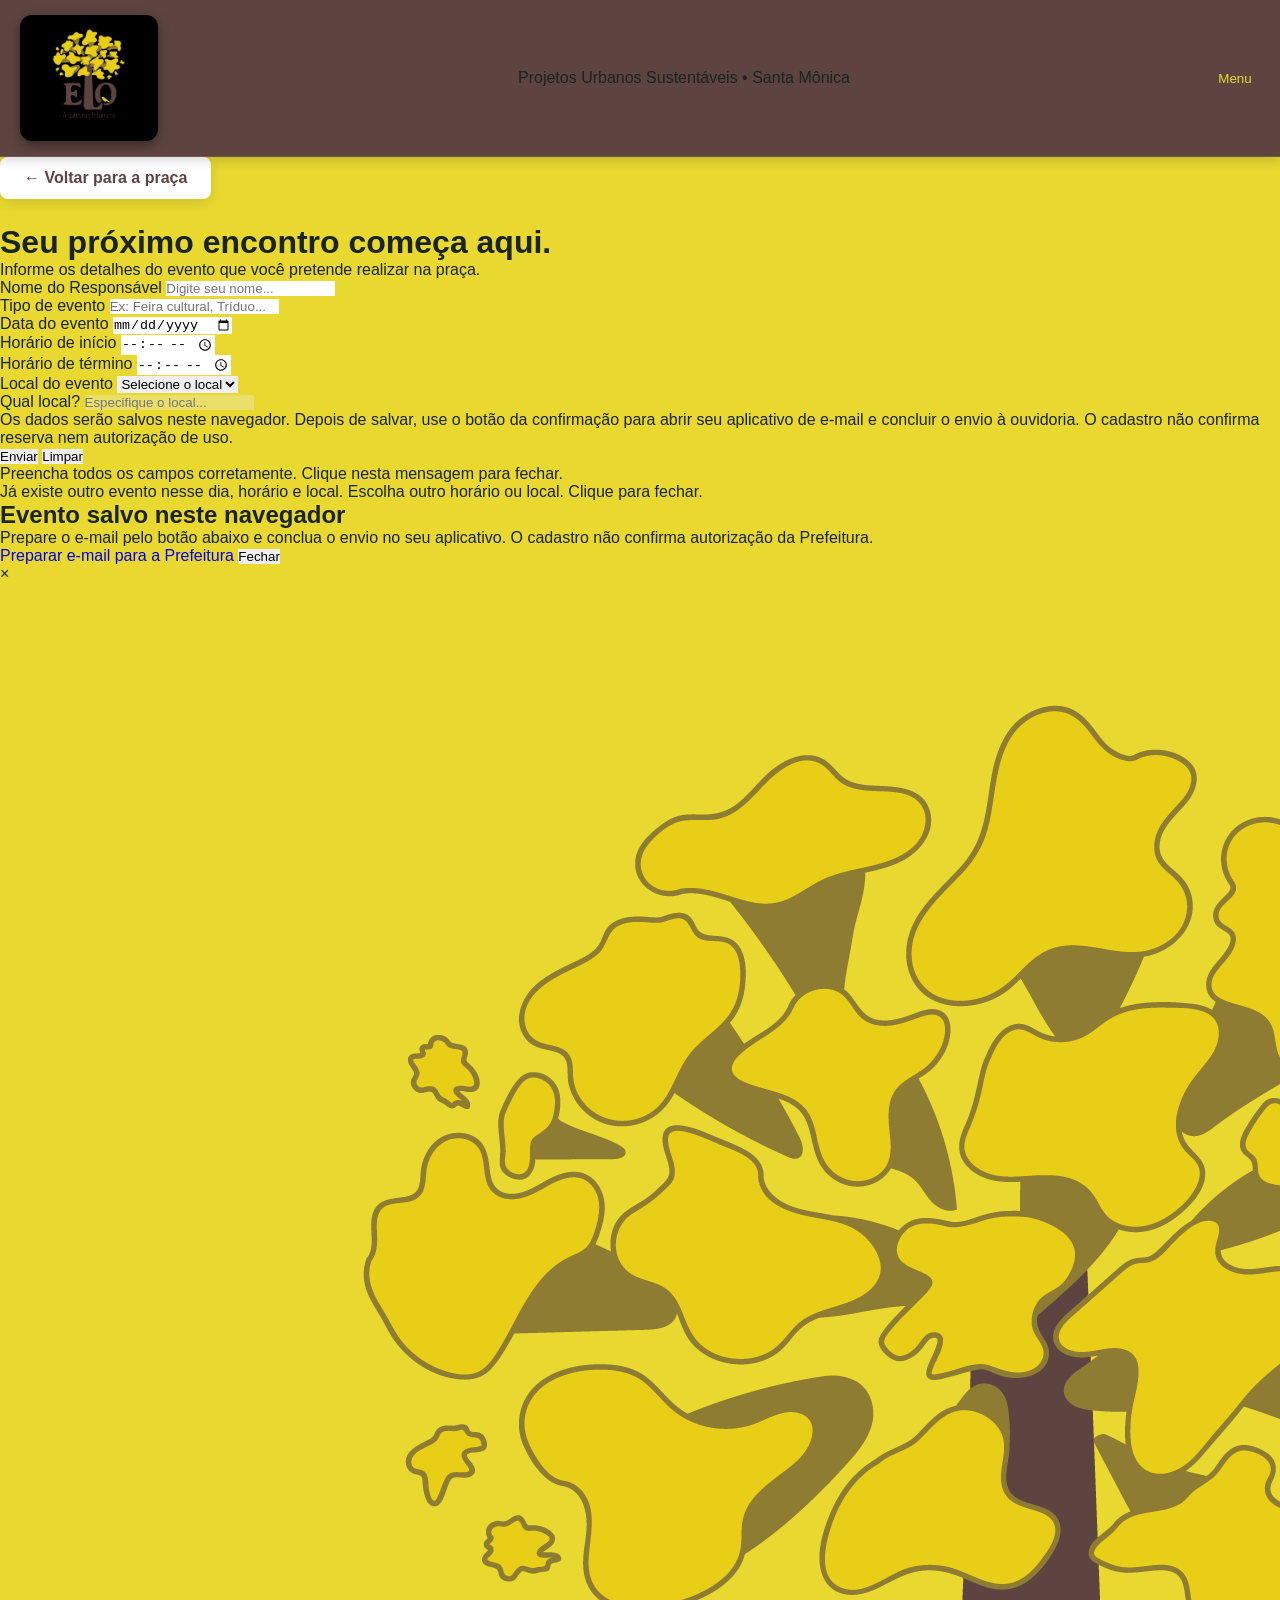
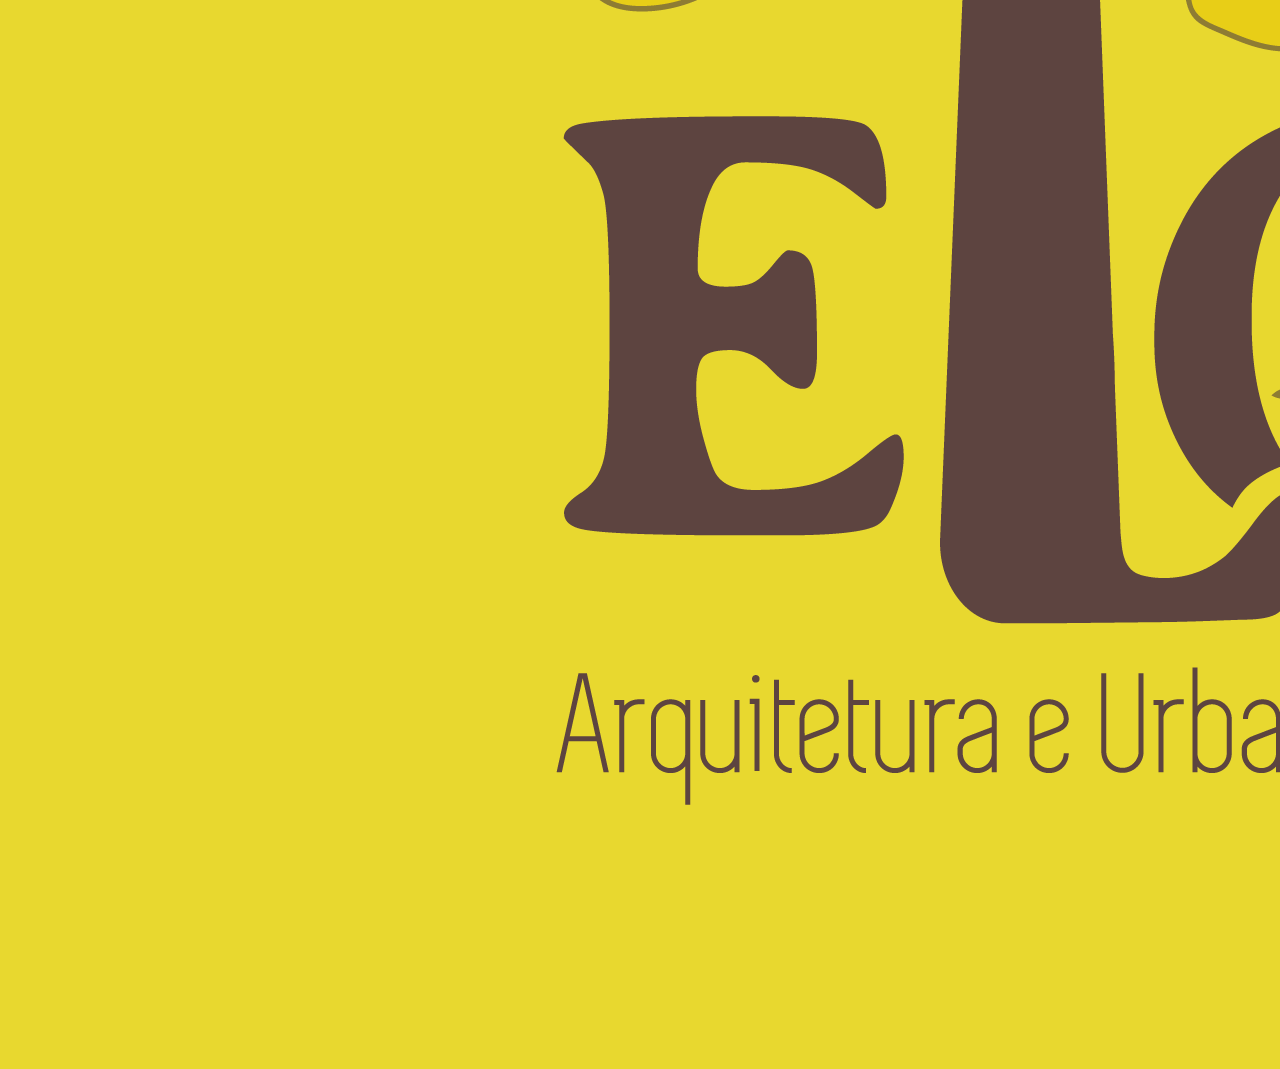
==== commit 613ef055: "Add files via upload" ====
--- a/formulario.html
+++ b/formulario.html
@@ -4,7 +4,7 @@
     <meta charset="UTF-8">
     <meta name="viewport" content="width=device-width, initial-scale=1.0">
     <title>Cadastrar seu evento | Praça Américo Ferreira de Abreu</title>
-    <link rel="stylesheet" href="style.css">
+    <link rel="stylesheet" href="formulario.css">
 </head>
 <body class="container">
 
--- a/formulario.css
+++ b/formulario.css
@@ -0,0 +1,115 @@
+* {
+    margin: 0;
+    padding: 0;
+    box-sizing: border-box;
+    border: none;
+    list-style: none;
+    text-decoration: none;
+}
+
+body {
+    font-family: 'Segoe UI', Roboto, Helvetica, Arial, sans-serif;
+    background-color: #e8d82f; /* Fundo geral do site: Ipê Amarelo */
+    background-size: 24px 24px;
+    color: #1a2421;
+    overflow-x: hidden; 
+    scroll-behavior: smooth; 
+}
+
+.container {
+    width: 100%;
+    /* max-width: 1200px; */
+    margin: 0 auto;
+    /* padding: 0 20px; */
+}
+
+.line {
+    width: 100%;
+    height: 1px;
+    background-color: rgba(255, 255, 255, 0.15); 
+    margin: 40px 0;
+}
+
+/* Barra de Navegação Superior Escura */
+.nav-bar {
+    display: flex;
+    flex-direction: row;
+    justify-content: space-between;
+    padding: 15px 20px;
+    align-items: center;
+    background-color: #5d4440; /* Fundo: Tronco do Ipê */
+    border-bottom: 1px solid rgba(255,255,255,0.1);
+    box-shadow: 0 4px 10px rgba(0,0,0,0.15);
+    position: sticky;
+    width: 100%;
+    top: 0;
+    z-index: 100;
+}
+
+/* Caixa Preta com Destaque Clicável para a Logo */
+.nav-logo-link {
+    display: flex;
+    align-items: center;
+    background-color: #000000; /* Fundo preto sólido atrás da logo */
+    padding: 8px 14px;         /* Espaçamento interno para a marca respirar */
+    border-radius: 12px;       /* Cantos arredondados sutis */
+    box-shadow: 0 4px 12px rgba(0, 0, 0, 0.4); /* Sombra para ressaltar do fundo marrom */
+    transition: transform 0.2s ease, box-shadow 0.2s ease;
+    cursor: zoom-in; /* Ícone de lupa indicando que é clicável */
+}
+
+.nav-logo-link:hover {
+    transform: scale(1.03);
+    box-shadow: 0 6px 16px rgba(0, 0, 0, 0.5);
+}
+
+.img-prefeitura-logo {
+    width: 110px; 
+    height: auto;
+    display: block;
+}
+
+.list-nav {
+    position: fixed;
+    top: 0px;
+    right: 0;
+    display: flex;
+    flex-direction: column;
+    width: min(200px, 100vw);
+    height: 100vh;
+    padding: 20px;
+    box-sizing: border-box;
+    z-index: 1000;
+    background-color: rgba(93, 68, 64, 0.95); 
+    backdrop-filter: blur(12px);
+    -webkit-backdrop-filter: blur(12px);
+    z-index: 10;
+    gap: 20px;
+}
+
+.list-escondido {
+    display: none; 
+}
+
+.list-nav a {
+    color: #ffffff;
+    width: 100%;
+    padding: 10px 0;
+    font-size: 1.1rem;
+    font-weight: 500;
+    border-bottom: none;
+    cursor: pointer;
+    transition: opacity 0.2s;
+}
+
+.list-nav a:hover {
+    opacity: 0.8;
+}
+
+.btn-nav {
+    background-color: transparent;
+    width: 50px;
+    height: 50px;
+    cursor: pointer;
+    color: #e8d82f;
+}
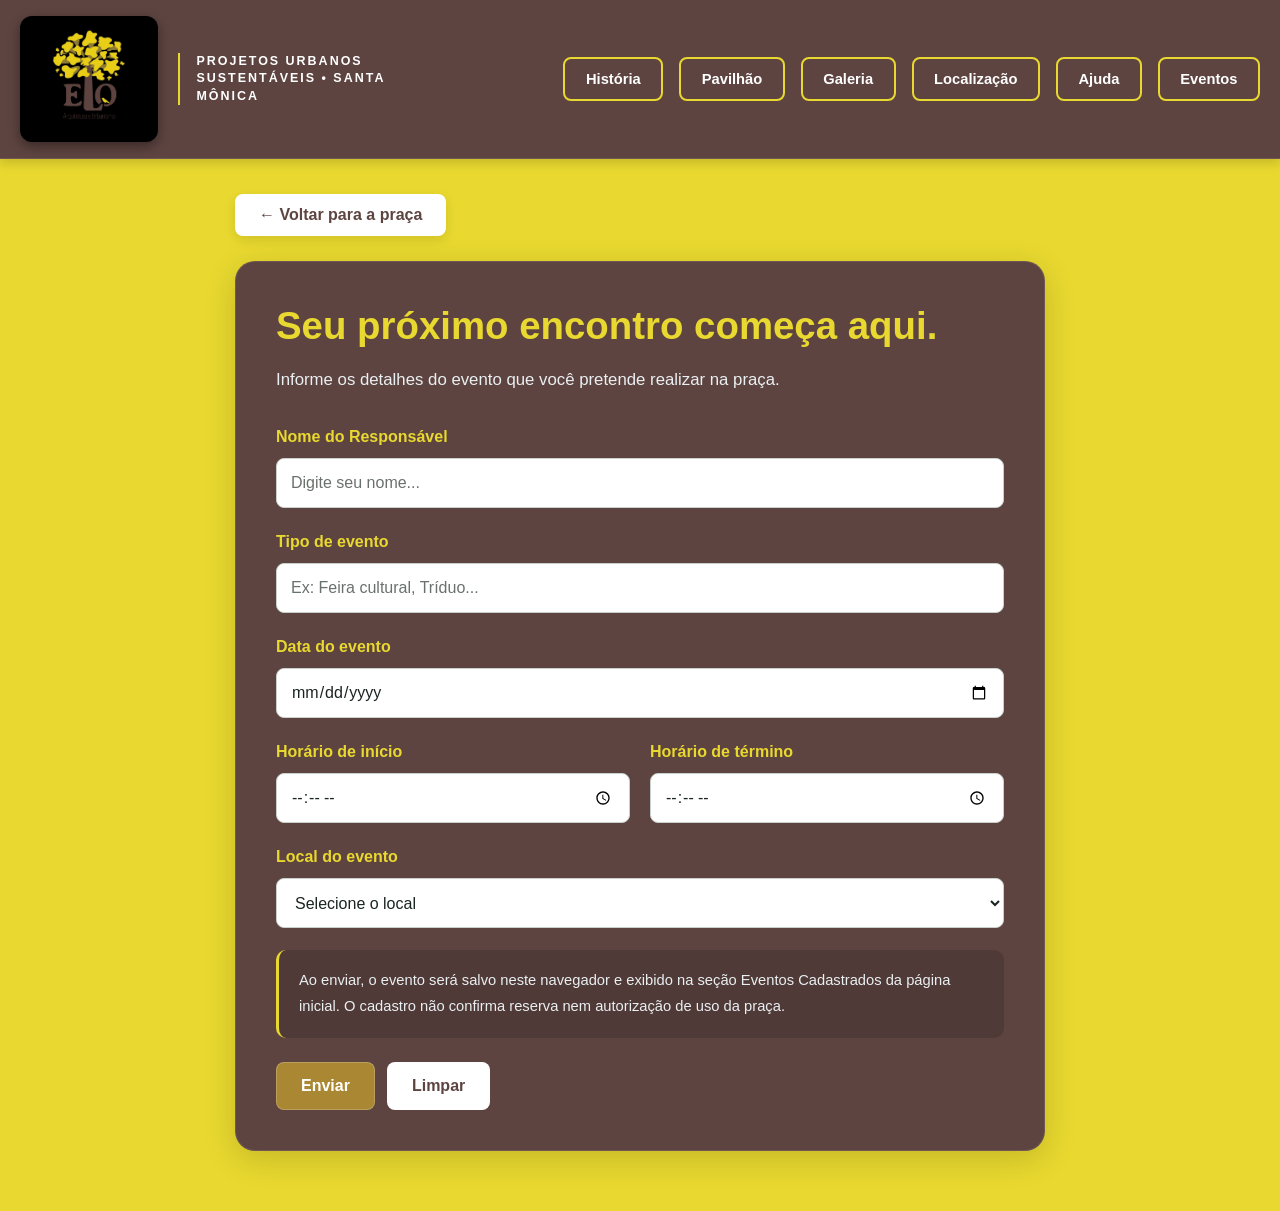
==== commit 0b40cb7a: "Add files via upload" ====
--- a/formulario.html
+++ b/formulario.html
@@ -17,14 +17,8 @@
             Projetos Urbanos Sustentáveis • Santa Mônica
         </span>
 
-        <button id="botao-menu" class="btn-nav">Menu</button>
-        <ul class="list-nav list-escondido">
-            <li><a href="index.html#historia">Sobre</a></li>
-            <li><a href="index.html#estrutura">Estrutura</a></li>
-            <li><a href="index.html#localizacao">Localização</a></li>
-            <li><a href="index.html#ajuda">Ajuda</a></li>
-            <li><a href="formulario.html">Eventos</a></li>
-        </ul>
+        <button id="botao-menu" class="btn-nav" type="button" aria-label="Abrir menu" aria-expanded="false" aria-controls="menu-principal"><svg class="icon-menu" xmlns="http://www.w3.org/2000/svg" viewBox="0 0 24 24" fill="none" stroke="currentColor" stroke-width="2" stroke-linecap="round" stroke-linejoin="round" aria-hidden="true"><line x1="4" y1="6" x2="20" y2="6"/><line x1="4" y1="12" x2="20" y2="12"/><line x1="4" y1="18" x2="20" y2="18"/></svg></button>
+        <ul class="list-nav list-escondido" id="menu-principal"><li><a href="historia.html">História</a></li><li><a href="index.html#pavilhao">Pavilhão</a></li><li><a href="index.html#galeria">Galeria</a></li><li><a href="index.html#localizacao">Localização</a></li><li><a href="index.html#ajuda">Ajuda</a></li><li><a href="formulario.html">Eventos</a></li></ul>
     </nav>
 
     <main class="formulario-main">
@@ -85,9 +79,7 @@
                     <input type="text" id="outro" placeholder="Especifique o local...">
                 </div>
 
-                <p class="formulario-nota">
-                    Os dados serão salvos neste navegador. Depois de salvar, use o botão da confirmação para abrir seu aplicativo de e-mail e concluir o envio à ouvidoria. O cadastro não confirma reserva nem autorização de uso.
-                </p>
+                <p class="formulario-nota">Ao enviar, o evento será salvo neste navegador e exibido na seção Eventos Cadastrados da página inicial. O cadastro não confirma reserva nem autorização de uso da praça.</p>
 
                 <p id="form-erro" class="caixa-oculta"></p>
 
@@ -103,25 +95,12 @@
     <div id="erro-campos" class="mensagem-erro caixa-oculta">Preencha todos os campos corretamente. Clique nesta mensagem para fechar.</div>
     <div id="erro-evento" class="mensagem-erro caixa-oculta">Já existe outro evento nesse dia, horário e local. Escolha outro horário ou local. Clique para fechar.</div>
 
-    <div id="confirmacao" class="fundo-confirmacao caixa-oculta">
-        <div class="caixa-confirmacao" id="bloco-confirmacao">
-            <h2>Evento salvo neste navegador</h2>
-            <p>Prepare o e-mail pelo botão abaixo e conclua o envio no seu aplicativo. O cadastro não confirma autorização da Prefeitura.</p>
-            <p id="aviso-armazenamento"></p>
-            <div class="form-acoes">
-                <a id="abrir-email" class="btn history" href="#">Preparar e-mail para a Prefeitura</a>
-                <button id="fechar-confirmacao" class="btn">Fechar</button>
-            </div>
-        </div>
-    </div>
-
     <!-- Modal de Zoom da Logo -->
     <div id="modal-zoom-logo" class="modal-zoom caixa-oculta" onclick="fecharZoomLogo()">
         <span class="fechar-zoom">&times;</span>
         <img class="img-zoom-conteudo" src="assets/logo-elo.png" alt="Logo Elo Ampliada" onclick="event.stopPropagation()">
     </div>
 
-    <script src="menu.js"></script>
     <script src="dados-eventos.js"></script>
     <script src="formulario.js"></script>
     <script>
@@ -135,5 +114,34 @@
             document.body.style.overflow = 'auto';
         }
     </script>
+<script>
+(() => {
+    const botao = document.getElementById('botao-menu');
+    const lista = document.getElementById('menu-principal');
+    if (!botao || !lista) return;
+    const fechar = () => {
+        lista.classList.add('list-escondido');
+        botao.setAttribute('aria-expanded', 'false');
+        botao.setAttribute('aria-label', 'Abrir menu');
+    };
+    botao.addEventListener('click', () => {
+        const aberto = lista.classList.contains('list-escondido');
+        lista.classList.toggle('list-escondido', !aberto);
+        botao.setAttribute('aria-expanded', String(aberto));
+        botao.setAttribute('aria-label', aberto ? 'Fechar menu' : 'Abrir menu');
+    });
+    document.addEventListener('click', event => {
+        if (!lista.contains(event.target) && !botao.contains(event.target)) fechar();
+    });
+    document.addEventListener('keydown', event => {
+        if (event.key === 'Escape' && !lista.classList.contains('list-escondido')) {
+            fechar(); botao.focus();
+        }
+    });
+    lista.querySelectorAll('a').forEach(link => link.addEventListener('click', fechar));
+    window.matchMedia('(min-width: 1025px)').addEventListener('change', fechar);
+})();
+</script>
 </body>
 </html>
+
--- a/formulario.css
+++ b/formulario.css
@@ -1,115 +1,112 @@
-* {
-    margin: 0;
-    padding: 0;
-    box-sizing: border-box;
-    border: none;
-    list-style: none;
-    text-decoration: none;
-}
-
-body {
-    font-family: 'Segoe UI', Roboto, Helvetica, Arial, sans-serif;
-    background-color: #e8d82f; /* Fundo geral do site: Ipê Amarelo */
-    background-size: 24px 24px;
-    color: #1a2421;
-    overflow-x: hidden; 
-    scroll-behavior: smooth; 
-}
-
-.container {
-    width: 100%;
-    /* max-width: 1200px; */
-    margin: 0 auto;
-    /* padding: 0 20px; */
-}
-
-.line {
-    width: 100%;
-    height: 1px;
-    background-color: rgba(255, 255, 255, 0.15); 
-    margin: 40px 0;
-}
-
-/* Barra de Navegação Superior Escura */
-.nav-bar {
-    display: flex;
-    flex-direction: row;
-    justify-content: space-between;
-    padding: 15px 20px;
-    align-items: center;
-    background-color: #5d4440; /* Fundo: Tronco do Ipê */
-    border-bottom: 1px solid rgba(255,255,255,0.1);
-    box-shadow: 0 4px 10px rgba(0,0,0,0.15);
-    position: sticky;
-    width: 100%;
-    top: 0;
-    z-index: 100;
-}
-
-/* Caixa Preta com Destaque Clicável para a Logo */
-.nav-logo-link {
-    display: flex;
-    align-items: center;
-    background-color: #000000; /* Fundo preto sólido atrás da logo */
-    padding: 8px 14px;         /* Espaçamento interno para a marca respirar */
-    border-radius: 12px;       /* Cantos arredondados sutis */
-    box-shadow: 0 4px 12px rgba(0, 0, 0, 0.4); /* Sombra para ressaltar do fundo marrom */
-    transition: transform 0.2s ease, box-shadow 0.2s ease;
-    cursor: zoom-in; /* Ícone de lupa indicando que é clicável */
-}
-
-.nav-logo-link:hover {
-    transform: scale(1.03);
-    box-shadow: 0 6px 16px rgba(0, 0, 0, 0.5);
-}
-
-.img-prefeitura-logo {
-    width: 110px; 
-    height: auto;
-    display: block;
-}
-
-.list-nav {
-    position: fixed;
-    top: 0px;
-    right: 0;
-    display: flex;
-    flex-direction: column;
-    width: min(200px, 100vw);
-    height: 100vh;
-    padding: 20px;
-    box-sizing: border-box;
-    z-index: 1000;
-    background-color: rgba(93, 68, 64, 0.95); 
-    backdrop-filter: blur(12px);
-    -webkit-backdrop-filter: blur(12px);
-    z-index: 10;
-    gap: 20px;
-}
-
-.list-escondido {
-    display: none; 
-}
-
-.list-nav a {
-    color: #ffffff;
-    width: 100%;
-    padding: 10px 0;
-    font-size: 1.1rem;
-    font-weight: 500;
-    border-bottom: none;
-    cursor: pointer;
-    transition: opacity 0.2s;
-}
-
-.list-nav a:hover {
-    opacity: 0.8;
-}
-
-.btn-nav {
-    background-color: transparent;
-    width: 50px;
-    height: 50px;
-    cursor: pointer;
-    color: #e8d82f;
-}+/* Formulário de eventos — Praça Américo Ferreira de Abreu */
+:root {
+    --amarelo:#e8d82f;
+    --marrom:#5d4440;
+    --dourado:#aa8833;
+    --texto:#eaeff2;
+}
+* { margin:0; padding:0; box-sizing:border-box; }
+html { scroll-behavior:smooth; }
+body { font-family:'Segoe UI',Roboto,Helvetica,Arial,sans-serif; background:var(--amarelo); color:#1a2421; min-height:100vh; }
+a { text-decoration:none; }
+button,input,select,textarea { font:inherit; }
+button,a,input,select,textarea { -webkit-tap-highlight-color:transparent; }
+button { cursor:pointer; }
+.container { width:100%; margin:0 auto; }
+/* Navegação compacta até 1024 px. */
+.nav-bar { display:flex; justify-content:space-between; align-items:center; gap:20px; padding:15px 20px; position:sticky; top:0; width:100%; z-index:100; background:var(--marrom); border-bottom:1px solid #ffffff1a; box-shadow:0 4px 10px #00000026; }
+.nav-logo-link { display:flex; align-items:center; background:#000; padding:8px 14px; border-radius:12px; box-shadow:0 4px 12px #0006; cursor:zoom-in; transition:transform .2s; flex-shrink:0; }
+.nav-logo-link:hover { transform:scale(1.03); }
+.img-prefeitura-logo { display:block; width:110px; height:auto; }
+.tagline-desktop { display:none; }
+.btn-nav { width:60px; min-height:48px; padding:8px; background:transparent; color:var(--amarelo); border:1px solid var(--amarelo); border-radius:8px; font-weight:700; }
+.icon-menu { width:30px; height:30px; display:block; margin:auto; }
+.list-nav { position:absolute; top:100%; right:0; display:flex; flex-direction:column; gap:8px; width:min(260px,100vw); max-height:calc(100dvh - 160px); overflow-y:auto; padding:20px; list-style:none; background:rgba(93,68,64,.98); border-radius:0 0 0 14px; box-shadow:0 12px 24px #0003; }
+.list-nav a { display:block; color:#fff; padding:12px; border-radius:8px; font-size:1rem; font-weight:600; }
+.list-nav a:hover { background:#ffffff14; }
+.list-escondido { display:none; }
+/* Conteúdo e campos. */
+.formulario-main { width:100%; max-width:850px; margin:35px auto 60px; padding:0 20px; }
+.voltar { display:inline-flex; padding:12px 24px; background:#fff; color:var(--marrom); border-radius:8px; font-weight:600; box-shadow:0 4px 12px #0000001a; transition:transform .2s; }
+.voltar:hover { transform:translateY(-2px); }
+.formulario-card { padding:40px; background:var(--marrom); color:var(--texto); border:1px solid #ffffff1a; border-radius:20px; box-shadow:0 8px 32px #00000026; }
+.formulario-card h1 { color:var(--amarelo); font-size:clamp(1.8rem,4vw,2.4rem); line-height:1.25; margin:0 0 16px; }
+.formulario-intro { color:var(--texto); font-size:1.05rem; line-height:1.7; margin-bottom:30px; }
+#form-evento { width:100%; }
+.campo { display:flex; flex-direction:column; gap:9px; min-width:0; flex:1; margin-bottom:22px; }
+.campo label { color:var(--amarelo); font-weight:600; line-height:1.5; }
+.campo input,.campo select,.campo textarea { width:100%; min-width:0; min-height:50px; padding:13px 14px; border:1px solid #cad1cb; border-radius:8px; background:#fff; color:#1a2421; color-scheme:light; transition:border-color .2s,box-shadow .2s; }
+.campo input::placeholder,.campo textarea::placeholder { color:#69716d; opacity:1; }
+.campo input:hover,.campo select:hover { border-color:var(--dourado); }
+.campo input:focus,.campo select:focus,.campo textarea:focus { outline:2px solid var(--amarelo); outline-offset:3px; border-color:var(--amarelo); box-shadow:0 0 0 5px #e8d82f1a; }
+.campo input:disabled { background:#e3e4df; color:#6c706b; cursor:not-allowed; }
+.campo small { color:var(--texto); line-height:1.6; }
+.horarios { display:flex; gap:20px; }
+.formulario-nota { font-size:.92rem; line-height:1.75; padding:18px 20px; margin:4px 0 24px; background:#00000026; border-left:3px solid var(--amarelo); border-radius:10px; color:var(--texto); }
+.form-acoes { display:flex; flex-wrap:wrap; align-items:stretch; gap:12px; }
+.btn { display:inline-flex; align-items:center; justify-content:center; text-align:center; gap:8px; min-height:48px; padding:12px 24px; border:1px solid transparent; border-radius:8px; background:#fff; color:var(--marrom); font-weight:600; line-height:1.4; transition:background .2s,transform .2s,box-shadow .2s; }
+.btn.history { background:var(--dourado); color:#fff; border-color:#ffffff33; }
+.btn:hover { transform:translateY(-2px); box-shadow:0 4px 12px #0003; background:#f4f0df; }
+.btn.history:hover { background:#947528; }
+.btn:disabled { opacity:.6; cursor:wait; transform:none; }
+/* Estados controlados pelo formulario.js. */
+.caixa-oculta { display:none!important; }
+#form-erro { margin-bottom:20px; padding:14px 18px; border:1px solid #ffb8ab; background:#fff0ec; color:#802c20; border-radius:8px; line-height:1.6; }
+.mensagem-erro { position:fixed; bottom:24px; left:50%; transform:translateX(-50%); z-index:6000; width:min(560px,calc(100% - 32px)); max-height:50dvh; overflow:auto; background:#fff0ec; color:#802c20; border:1px solid #b95b48; border-left:5px solid #a43d2b; border-radius:12px; padding:20px 24px; box-shadow:0 12px 35px #0004; line-height:1.7; cursor:pointer; }
+.fundo-confirmacao { position:fixed; inset:0; z-index:2000; display:flex; align-items:center; justify-content:center; padding:24px; overflow:auto; background:#000b; backdrop-filter:blur(6px); }
+.caixa-confirmacao { width:100%; max-width:600px; max-height:calc(100dvh - 48px); overflow:auto; padding:34px; background:var(--marrom); color:var(--texto); border:1px solid #e8d82f66; border-radius:20px; box-shadow:0 20px 60px #0006; }
+.caixa-confirmacao h2 { color:var(--amarelo); font-size:clamp(1.4rem,4vw,1.8rem); margin-bottom:16px; line-height:1.3; }
+.caixa-confirmacao p { line-height:1.75; margin-bottom:22px; }
+#aviso-armazenamento:empty { display:none; }
+#aviso-armazenamento:not(:empty) { background:#fff0ec; color:#802c20; padding:14px; border-radius:8px; }
+/* Ampliação da logo existente no HTML. */
+.modal-zoom { position:fixed; inset:0; z-index:5000; display:flex; align-items:center; justify-content:center; padding:70px 20px 24px; background:#000e; backdrop-filter:blur(8px); cursor:zoom-out; }
+.img-zoom-conteudo { max-width:min(550px,90vw); max-height:75dvh; width:auto; height:auto; object-fit:contain; background:#000; border:1px solid #e8d82f33; border-radius:20px; padding:24px; box-shadow:0 20px 50px #0009; cursor:default; }
+.fechar-zoom { position:absolute; top:16px; right:28px; font-size:45px; line-height:1; font-weight:700; color:var(--amarelo); cursor:pointer; padding:5px; }
+.line { height:1px; background:#ffffff26; margin:35px 0; }
+a:focus-visible,button:focus-visible { outline:3px solid var(--amarelo); outline-offset:4px; }
+.voltar:focus-visible { outline-color:var(--marrom); }
+/* Navbar horizontal em telas maiores de 1024 px. */
+@media(min-width:1025px) {
+    .nav-bar { display:grid; grid-template-columns:auto minmax(150px,220px) minmax(0,1fr); gap:clamp(16px,2vw,28px); padding:16px 20px; }
+    .tagline-desktop { display:block; padding-left:16px; border-left:2px solid var(--amarelo); color:#fff; font-size:.78rem; line-height:1.4; font-weight:800; letter-spacing:2px; text-transform:uppercase; }
+    .btn-nav { display:none; }
+    .list-nav,.list-nav.list-escondido { display:flex; position:static; flex-direction:row; justify-content:flex-end; align-items:center; gap:clamp(10px,1.6vw,24px); width:100%; max-height:none; padding:0; overflow:visible; background:transparent; border-radius:0; box-shadow:none; }
+    .list-nav a { display:flex; align-items:center; justify-content:center; padding:12px clamp(12px,1.6vw,24px); border:2px solid var(--amarelo); border-radius:8px; color:#fff; font-size:clamp(.85rem,1.15vw,1rem); font-weight:700; white-space:nowrap; }
+    .list-nav a:hover { background:var(--amarelo); color:var(--marrom); }
+}
+@media(max-width:600px) {
+    .nav-bar { padding:12px 16px; }
+    .img-prefeitura-logo { width:85px; }
+    .formulario-main { padding:0 16px; margin-top:24px; }
+    .formulario-card { padding:28px 20px; }
+    .horarios { flex-direction:column; gap:0; }
+    .form-acoes .btn { flex:1 1 120px; }
+    .formulario-nota { padding:16px; }
+    .caixa-confirmacao { padding:26px 20px; }
+    .caixa-confirmacao .form-acoes { flex-direction:column; }
+    .caixa-confirmacao .form-acoes .btn { flex:0 1 auto; }
+}
+@media(prefers-reduced-motion:reduce) { html { scroll-behavior:auto; } *,*::before,*::after { transition:none!important; } }
+
+/* Espaçamento uniforme entre os links, sem distribuir o espaço livre. */
+@media (min-width:1025px) {
+    .nav-bar { grid-template-columns:auto minmax(130px,220px) minmax(0,1fr); gap:clamp(14px,1.6vw,24px); }
+    .list-nav, .list-nav.list-escondido { justify-content:flex-end; gap:16px; }
+    .list-nav li { flex:0 0 auto; }
+    .list-nav a { width:auto; }
+}
+
+/* Menu móvel: mesmo ícone e painel lateral do index.html. */
+@media (max-width:1024px) {
+    .nav-bar { display:flex; justify-content:space-between; padding:15px 20px; }
+    .img-prefeitura-logo { width:110px; }
+    .tagline-desktop { display:none; }
+    .btn-nav { display:block; width:50px; height:50px; min-height:0; padding:0; border:0; border-radius:0; background:transparent; color:#e8d82f; cursor:pointer; }
+    .icon-menu { display:block; width:50px; height:50px; margin:0; pointer-events:none; }
+    .list-nav { position:fixed; inset:0 0 auto auto; display:flex; flex-direction:column; justify-content:flex-start; align-items:stretch; width:min(200px,100vw); height:100vh; height:100dvh; max-height:none; gap:20px; padding:20px; margin:0; overflow-y:auto; list-style:none; border:0; border-radius:0; box-shadow:none; background:rgba(93,68,64,.95); backdrop-filter:blur(12px); -webkit-backdrop-filter:blur(12px); z-index:1000; }
+    .list-nav.list-escondido { display:none; }
+    .list-nav li { display:block; flex:0 0 auto; padding:0; margin:0; border:0; }
+    .list-nav a { display:block; width:100%; padding:0; border:0; border-radius:0; background:transparent; color:#fff; font-size:1.1rem; line-height:1.2; font-weight:500; }
+    .list-nav a:hover { opacity:.8; background:transparent; }
+}
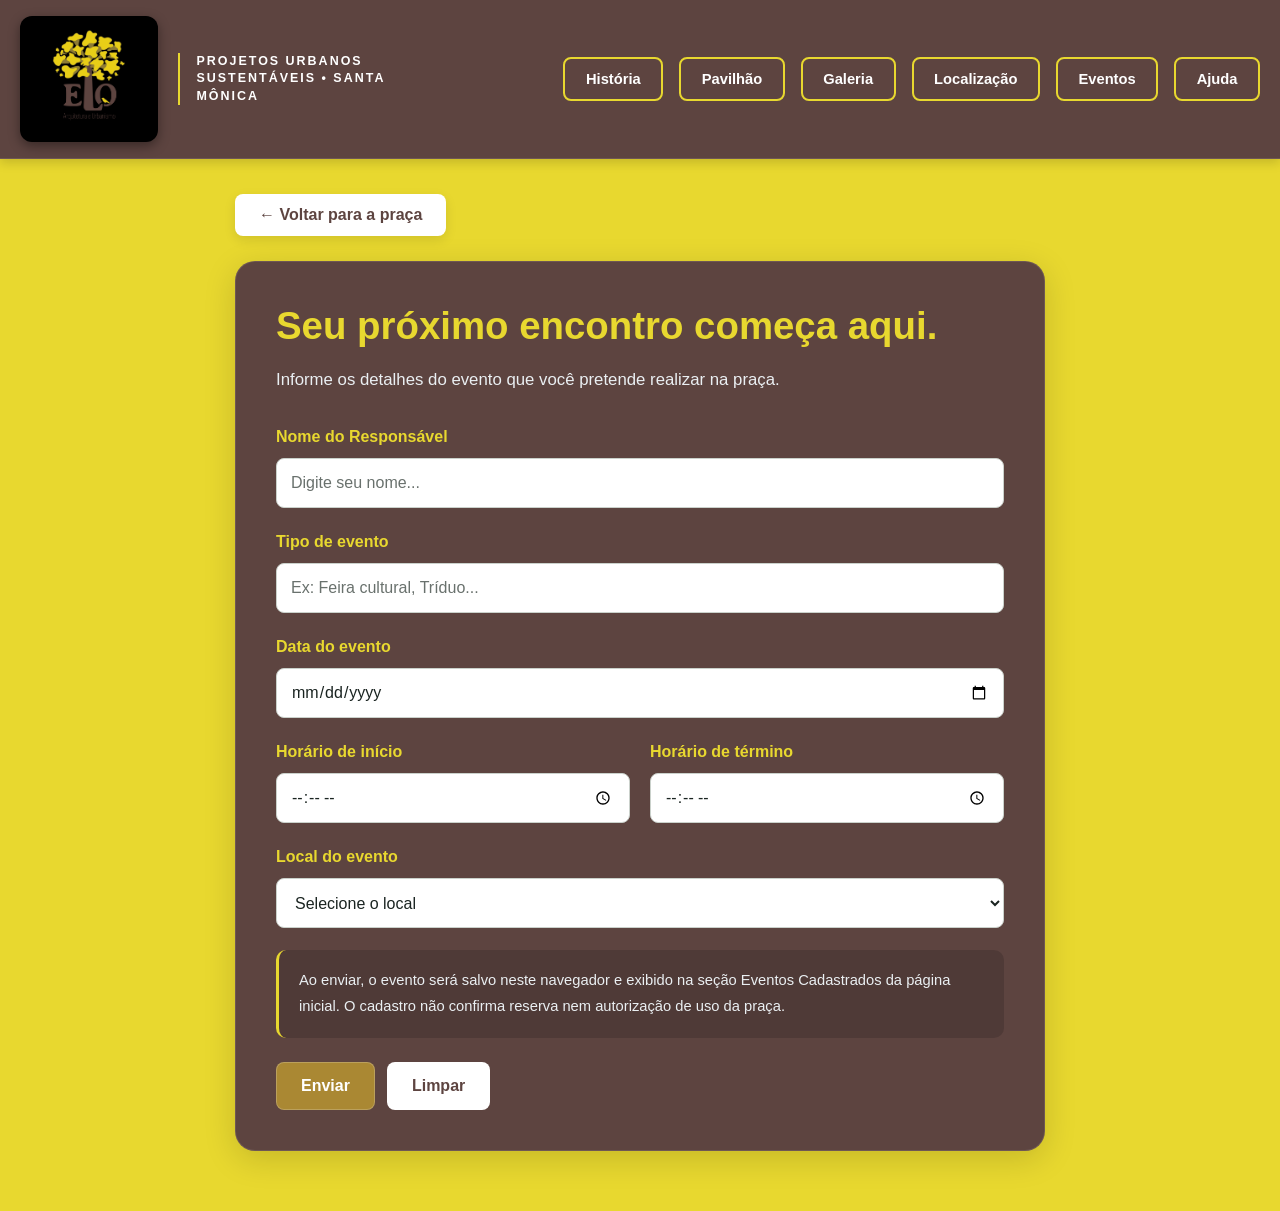
==== commit a136e577: "Add files via upload" ====
--- a/formulario.html
+++ b/formulario.html
@@ -1,37 +1,53 @@
 <!DOCTYPE html>
 <html lang="pt-BR">
+
 <head>
     <meta charset="UTF-8">
     <meta name="viewport" content="width=device-width, initial-scale=1.0">
     <title>Cadastrar seu evento | Praça Américo Ferreira de Abreu</title>
     <link rel="stylesheet" href="formulario.css">
 </head>
+
 <body class="container">
 
     <nav class="nav-bar">
         <a class="nav-logo-link" href="#" onclick="abrirZoomLogo(event)" title="Clique para ampliar a logo">
             <img class="img-prefeitura-logo" src="assets/logo-elo.png" alt="Elo Arquitetura e Urbanismo Logo">
         </a>
-        
+
         <span class="tagline-desktop">
             Projetos Urbanos Sustentáveis • Santa Mônica
         </span>
 
-        <button id="botao-menu" class="btn-nav" type="button" aria-label="Abrir menu" aria-expanded="false" aria-controls="menu-principal"><svg class="icon-menu" xmlns="http://www.w3.org/2000/svg" viewBox="0 0 24 24" fill="none" stroke="currentColor" stroke-width="2" stroke-linecap="round" stroke-linejoin="round" aria-hidden="true"><line x1="4" y1="6" x2="20" y2="6"/><line x1="4" y1="12" x2="20" y2="12"/><line x1="4" y1="18" x2="20" y2="18"/></svg></button>
-        <ul class="list-nav list-escondido" id="menu-principal"><li><a href="historia.html">História</a></li><li><a href="index.html#pavilhao">Pavilhão</a></li><li><a href="index.html#galeria">Galeria</a></li><li><a href="index.html#localizacao">Localização</a></li><li><a href="index.html#ajuda">Ajuda</a></li><li><a href="formulario.html">Eventos</a></li></ul>
+        <button id="botao-menu" class="btn-nav" type="button" aria-label="Abrir menu" aria-expanded="false"
+            aria-controls="menu-principal"><svg class="icon-menu" xmlns="http://www.w3.org/2000/svg" viewBox="0 0 24 24"
+                fill="none" stroke="currentColor" stroke-width="2" stroke-linecap="round" stroke-linejoin="round"
+                aria-hidden="true">
+                <line x1="4" y1="6" x2="20" y2="6" />
+                <line x1="4" y1="12" x2="20" y2="12" />
+                <line x1="4" y1="18" x2="20" y2="18" />
+            </svg></button>
+        <ul class="list-nav list-escondido" id="menu-principal">
+            <li><a href="historia.html">História</a></li>
+            <li><a href="pavilhao.html">Pavilhão</a></li>
+            <li><a href="index.html#galeria">Galeria</a></li>
+            <li><a href="index.html#localizacao">Localização</a></li>
+            <li><a href="formulario.html">Eventos</a></li>
+            <li><a href="index.html#ajuda">Ajuda</a></li>
+        </ul>
     </nav>
 
     <main class="formulario-main">
         <!-- MODIFICADO: Cores invertidas para o botão de voltar ficar muito mais visível -->
         <div style="margin-bottom: 25px;">
-            <a href="index.html" class="voltar" 
-               style="display: inline-block; padding: 12px 24px; background-color: #ffffff; color: #5d4440; border-radius: 8px; font-weight: 600; text-decoration: none; box-shadow: 0 4px 12px rgba(0,0,0,0.1); transition: all 0.2s ease;"
-               onmouseover="this.style.backgroundColor='#e8d82f'; this.style.transform='translateY(-2px)';" 
-               onmouseout="this.style.backgroundColor='#ffffff'; this.style.transform='translateY(0)';">
+            <a href="index.html" class="voltar"
+                style="display: inline-block; padding: 12px 24px; background-color: #ffffff; color: #5d4440; border-radius: 8px; font-weight: 600; text-decoration: none; box-shadow: 0 4px 12px rgba(0,0,0,0.1); transition: all 0.2s ease;"
+                onmouseover="this.style.backgroundColor='#e8d82f'; this.style.transform='translateY(-2px)';"
+                onmouseout="this.style.backgroundColor='#ffffff'; this.style.transform='translateY(0)';">
                 ← Voltar para a praça
             </a>
         </div>
-        
+
         <div class="formulario-card">
             <h1>Seu próximo encontro começa aqui.</h1>
             <p class="formulario-intro">Informe os detalhes do evento que você pretende realizar na praça.</p>
@@ -79,7 +95,8 @@
                     <input type="text" id="outro" placeholder="Especifique o local...">
                 </div>
 
-                <p class="formulario-nota">Ao enviar, o evento será salvo neste navegador e exibido na seção Eventos Cadastrados da página inicial. O cadastro não confirma reserva nem autorização de uso da praça.</p>
+                <p class="formulario-nota">Ao enviar, o evento será salvo neste navegador e exibido na seção Eventos
+                    Cadastrados da página inicial. O cadastro não confirma reserva nem autorização de uso da praça.</p>
 
                 <p id="form-erro" class="caixa-oculta"></p>
 
@@ -92,13 +109,16 @@
     </main>
 
     <!-- Caixas de Mensagem Ocultas / Feedback -->
-    <div id="erro-campos" class="mensagem-erro caixa-oculta">Preencha todos os campos corretamente. Clique nesta mensagem para fechar.</div>
-    <div id="erro-evento" class="mensagem-erro caixa-oculta">Já existe outro evento nesse dia, horário e local. Escolha outro horário ou local. Clique para fechar.</div>
+    <div id="erro-campos" class="mensagem-erro caixa-oculta">Preencha todos os campos corretamente. Clique nesta
+        mensagem para fechar.</div>
+    <div id="erro-evento" class="mensagem-erro caixa-oculta">Já existe outro evento nesse dia, horário e local. Escolha
+        outro horário ou local. Clique para fechar.</div>
 
     <!-- Modal de Zoom da Logo -->
     <div id="modal-zoom-logo" class="modal-zoom caixa-oculta" onclick="fecharZoomLogo()">
         <span class="fechar-zoom">&times;</span>
-        <img class="img-zoom-conteudo" src="assets/logo-elo.png" alt="Logo Elo Ampliada" onclick="event.stopPropagation()">
+        <img class="img-zoom-conteudo" src="assets/logo-elo.png" alt="Logo Elo Ampliada"
+            onclick="event.stopPropagation()">
     </div>
 
     <script src="dados-eventos.js"></script>
@@ -114,34 +134,34 @@
             document.body.style.overflow = 'auto';
         }
     </script>
-<script>
-(() => {
-    const botao = document.getElementById('botao-menu');
-    const lista = document.getElementById('menu-principal');
-    if (!botao || !lista) return;
-    const fechar = () => {
-        lista.classList.add('list-escondido');
-        botao.setAttribute('aria-expanded', 'false');
-        botao.setAttribute('aria-label', 'Abrir menu');
-    };
-    botao.addEventListener('click', () => {
-        const aberto = lista.classList.contains('list-escondido');
-        lista.classList.toggle('list-escondido', !aberto);
-        botao.setAttribute('aria-expanded', String(aberto));
-        botao.setAttribute('aria-label', aberto ? 'Fechar menu' : 'Abrir menu');
-    });
-    document.addEventListener('click', event => {
-        if (!lista.contains(event.target) && !botao.contains(event.target)) fechar();
-    });
-    document.addEventListener('keydown', event => {
-        if (event.key === 'Escape' && !lista.classList.contains('list-escondido')) {
-            fechar(); botao.focus();
-        }
-    });
-    lista.querySelectorAll('a').forEach(link => link.addEventListener('click', fechar));
-    window.matchMedia('(min-width: 1025px)').addEventListener('change', fechar);
-})();
-</script>
+    <script>
+        (() => {
+            const botao = document.getElementById('botao-menu');
+            const lista = document.getElementById('menu-principal');
+            if (!botao || !lista) return;
+            const fechar = () => {
+                lista.classList.add('list-escondido');
+                botao.setAttribute('aria-expanded', 'false');
+                botao.setAttribute('aria-label', 'Abrir menu');
+            };
+            botao.addEventListener('click', () => {
+                const aberto = lista.classList.contains('list-escondido');
+                lista.classList.toggle('list-escondido', !aberto);
+                botao.setAttribute('aria-expanded', String(aberto));
+                botao.setAttribute('aria-label', aberto ? 'Fechar menu' : 'Abrir menu');
+            });
+            document.addEventListener('click', event => {
+                if (!lista.contains(event.target) && !botao.contains(event.target)) fechar();
+            });
+            document.addEventListener('keydown', event => {
+                if (event.key === 'Escape' && !lista.classList.contains('list-escondido')) {
+                    fechar(); botao.focus();
+                }
+            });
+            lista.querySelectorAll('a').forEach(link => link.addEventListener('click', fechar));
+            window.matchMedia('(min-width: 1025px)').addEventListener('change', fechar);
+        })();
+    </script>
 </body>
-</html>
 
+</html>
